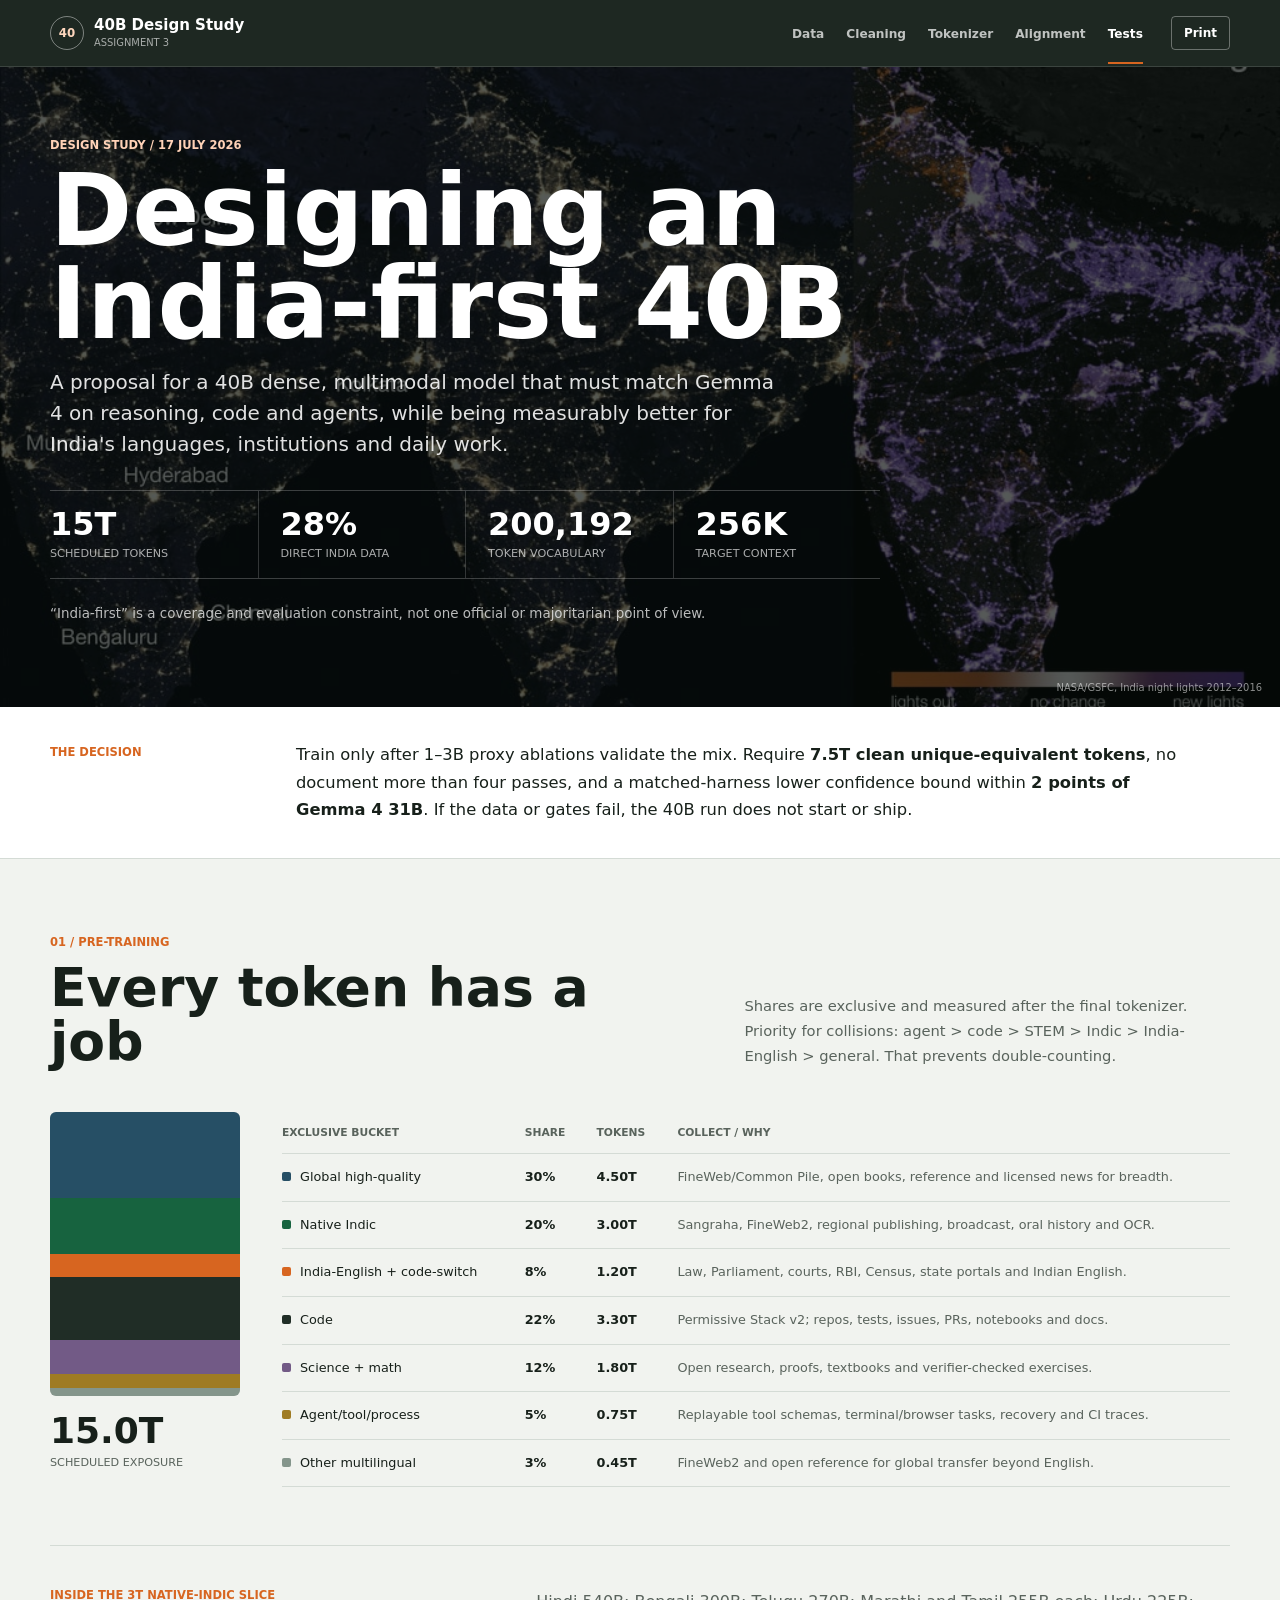
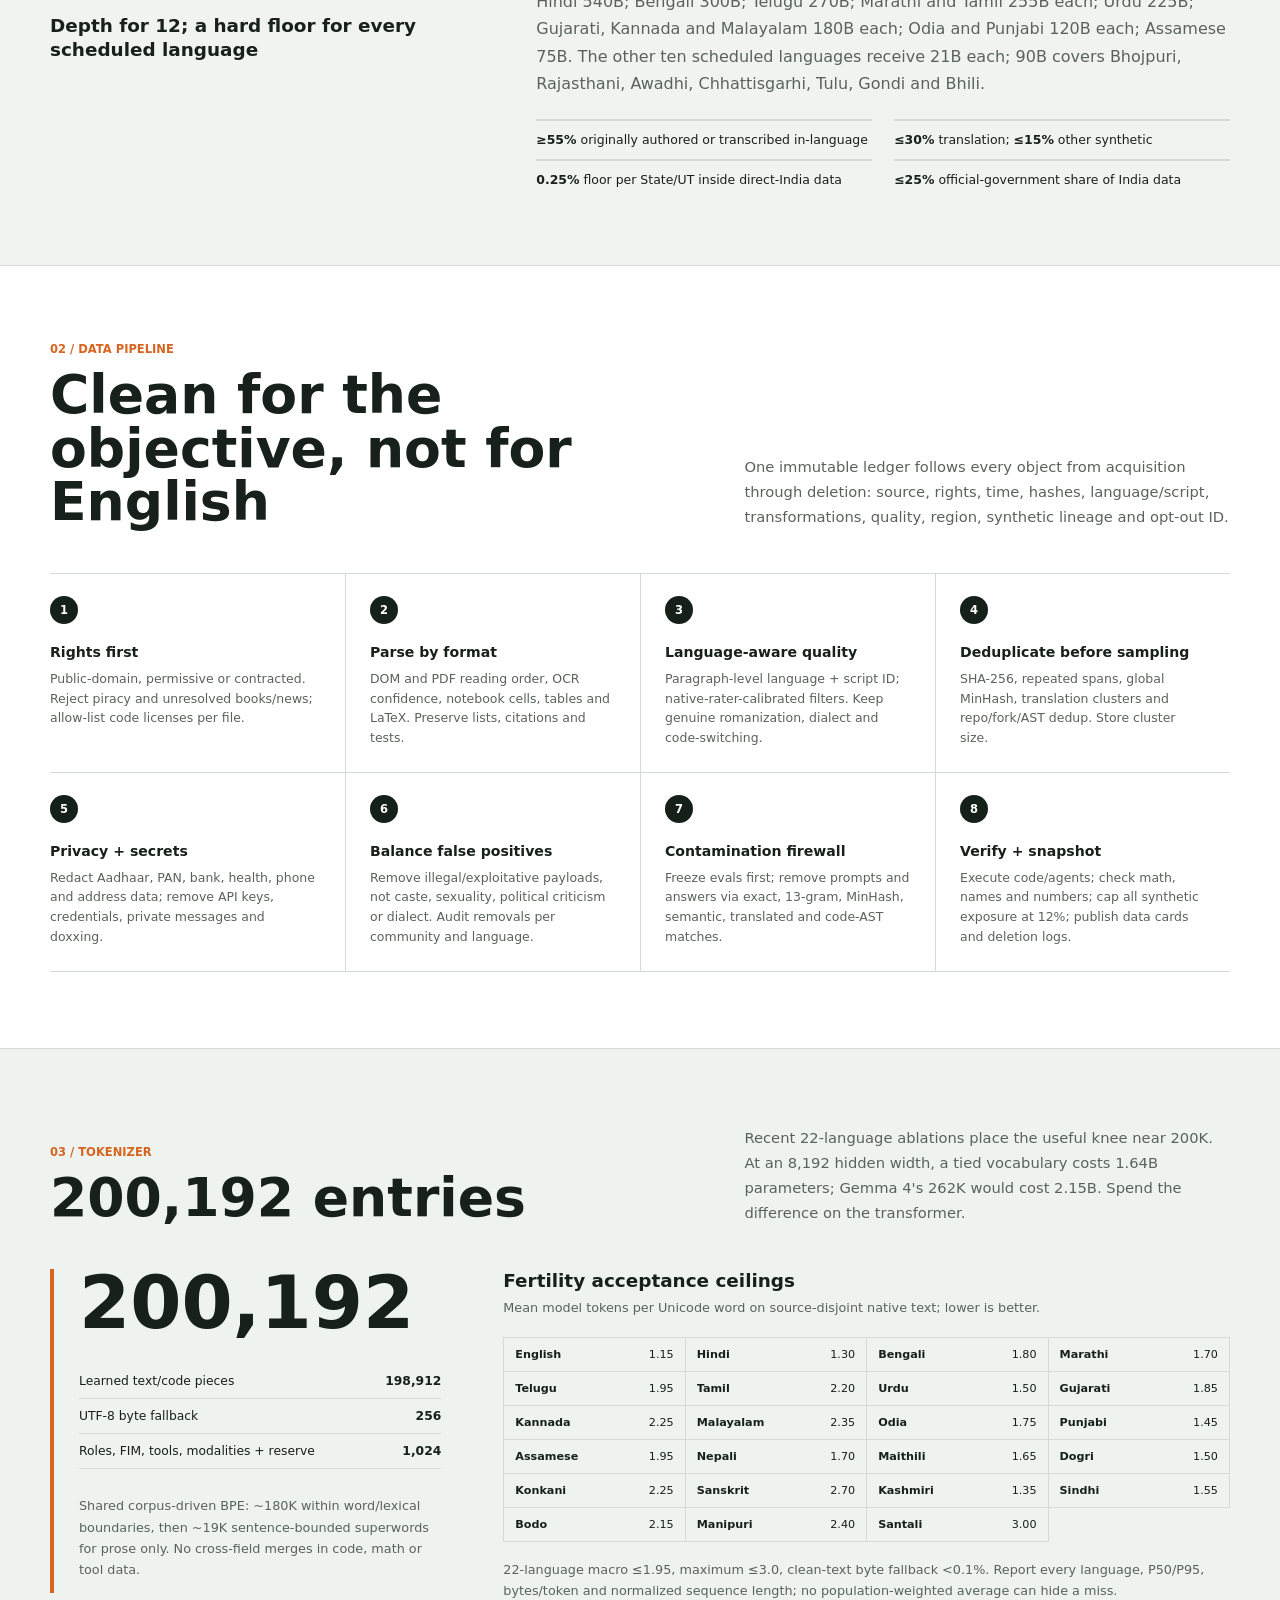
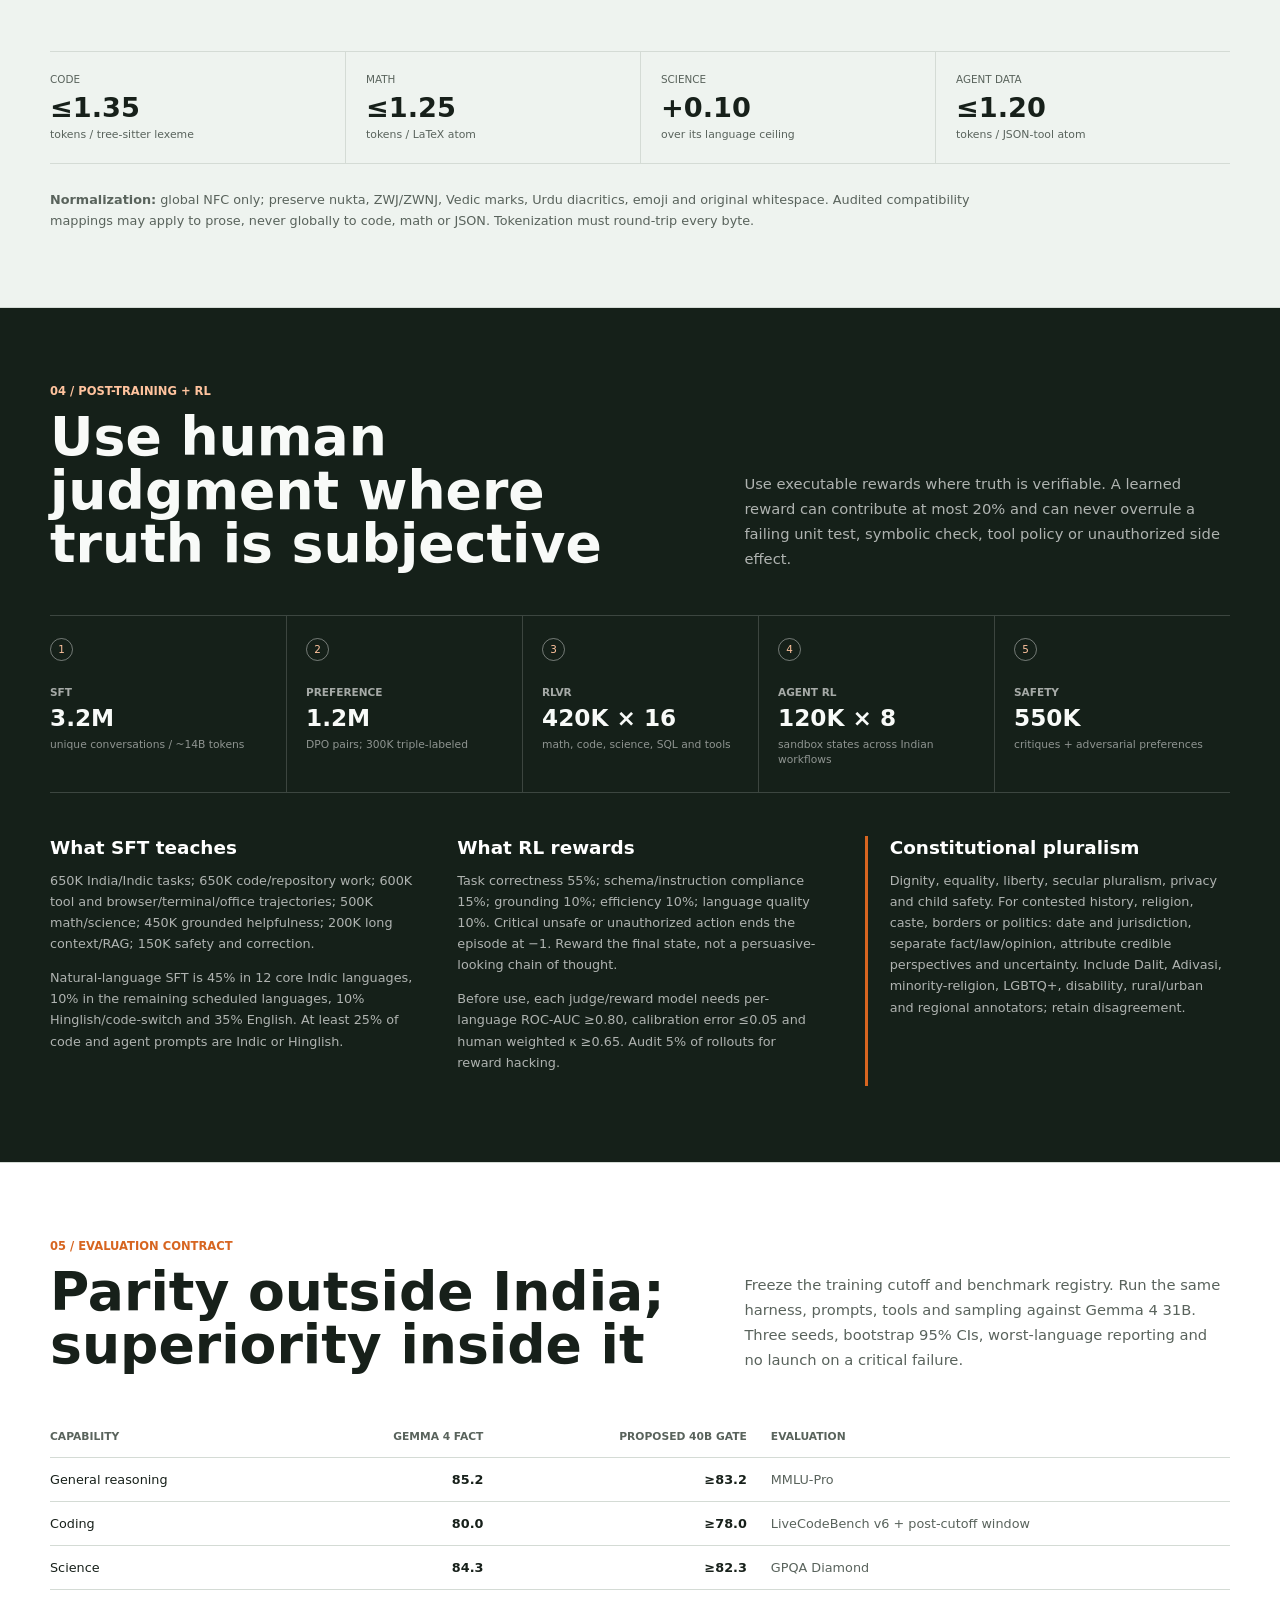
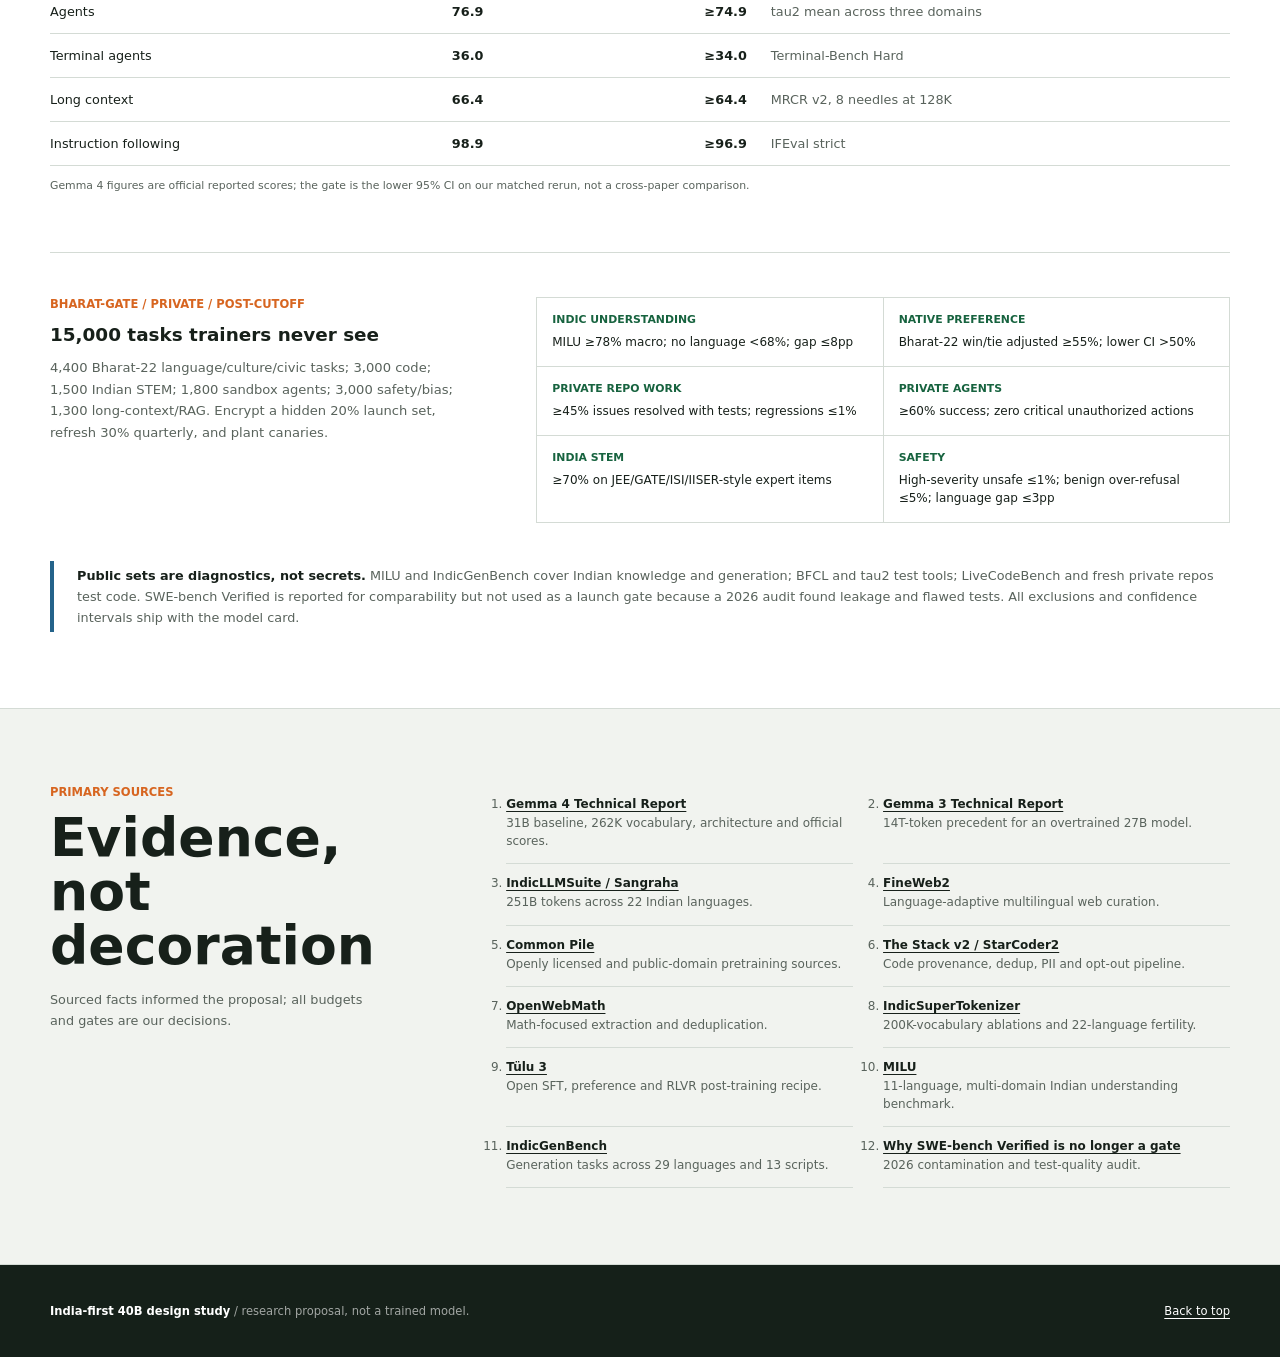
==== 03-india-40b-design/index.html @ 9fe55623 "Add India-first 40B design assignment" ====
<!doctype html>
<html lang="en">
  <head>
    <meta charset="UTF-8" />
    <meta name="viewport" content="width=device-width, initial-scale=1.0" />
    <meta
      name="description"
      content="A compact, research-backed data, tokenizer, alignment, and evaluation plan for a 40B India-first model."
    />
    <meta name="theme-color" content="#152019" />
    <title>India-first 40B | Design study</title>
    <link rel="stylesheet" href="styles.css" />
    <script src="app.js" defer></script>
  </head>
  <body>
    <div class="reading-progress" aria-hidden="true"><span></span></div>

    <header class="topbar">
      <div class="shell topbar-inner">
        <a class="brand" href="#top" aria-label="India-first 40B design study home">
          <span class="brand-mark" aria-hidden="true">40</span>
          <span><strong>40B Design Study</strong><small>Assignment 3</small></span>
        </a>
        <nav class="section-nav" aria-label="Report sections">
          <a href="#data">Data</a>
          <a href="#cleaning">Cleaning</a>
          <a href="#tokenizer">Tokenizer</a>
          <a href="#alignment">Alignment</a>
          <a href="#evaluation">Tests</a>
        </nav>
        <button class="print-button" type="button" aria-label="Print report">Print</button>
      </div>
    </header>

    <main id="top">
      <section class="hero" aria-labelledby="report-title">
        <div class="hero-backdrop" aria-hidden="true"></div>
        <div class="shell hero-content">
          <p class="kicker">Design study / 17 July 2026</p>
          <h1 id="report-title">Designing an India-first 40B</h1>
          <p class="hero-deck">
            A proposal for a 40B dense, multimodal model that must match Gemma 4 on reasoning,
            code and agents, while being measurably better for India's languages,
            institutions and daily work.
          </p>
          <div class="hero-metrics" aria-label="Headline decisions">
            <div><strong>15T</strong><span>scheduled tokens</span></div>
            <div><strong>28%</strong><span>direct India data</span></div>
            <div><strong>200,192</strong><span>token vocabulary</span></div>
            <div><strong>256K</strong><span>target context</span></div>
          </div>
          <p class="hero-note">
            “India-first” is a coverage and evaluation constraint, not one official
            or majoritarian point of view.
          </p>
        </div>
        <a
          class="image-credit"
          href="https://svs.gsfc.nasa.gov/31099/"
          target="_blank"
          rel="noreferrer"
        >NASA/GSFC, India night lights 2012–2016</a>
      </section>

      <section class="decision-band" aria-label="Executive decision">
        <div class="shell decision-grid">
          <p class="section-label">The decision</p>
          <p class="decision-copy">
            Train only after 1–3B proxy ablations validate the mix. Require
            <strong>7.5T clean unique-equivalent tokens</strong>, no document more
            than four passes, and a matched-harness lower confidence bound within
            <strong>2 points of Gemma 4 31B</strong>. If the data or gates fail, the
            40B run does not start or ship.
          </p>
        </div>
      </section>

      <section id="data" class="section data-section">
        <div class="shell">
          <header class="section-header">
            <div>
              <p class="section-label">01 / Pre-training</p>
              <h2>Every token has a job</h2>
            </div>
            <p>
              Shares are exclusive and measured after the final tokenizer. Priority
              for collisions: agent &gt; code &gt; STEM &gt; Indic &gt; India-English &gt;
              general. That prevents double-counting.
            </p>
          </header>

          <div class="mixture-layout">
            <div class="mix-chart" aria-label="15 trillion token pretraining mix">
              <div class="mix-bar" role="img" aria-label="Pretraining mix by share">
                <span class="mix-global" style="--share: 30%"></span>
                <span class="mix-indic" style="--share: 20%"></span>
                <span class="mix-india" style="--share: 8%"></span>
                <span class="mix-code" style="--share: 22%"></span>
                <span class="mix-stem" style="--share: 12%"></span>
                <span class="mix-agent" style="--share: 5%"></span>
                <span class="mix-other" style="--share: 3%"></span>
              </div>
              <div class="mix-total"><strong>15.0T</strong><span>scheduled exposure</span></div>
            </div>

            <div class="table-wrap">
              <table class="data-table">
                <thead>
                  <tr><th scope="col">Exclusive bucket</th><th scope="col">Share</th><th scope="col">Tokens</th><th scope="col">Collect / why</th></tr>
                </thead>
                <tbody>
                  <tr><td><i class="key mix-global"></i>Global high-quality</td><td>30%</td><td>4.50T</td><td>FineWeb/Common Pile, open books, reference and licensed news for breadth.</td></tr>
                  <tr><td><i class="key mix-indic"></i>Native Indic</td><td>20%</td><td>3.00T</td><td>Sangraha, FineWeb2, regional publishing, broadcast, oral history and OCR.</td></tr>
                  <tr><td><i class="key mix-india"></i>India-English + code-switch</td><td>8%</td><td>1.20T</td><td>Law, Parliament, courts, RBI, Census, state portals and Indian English.</td></tr>
                  <tr><td><i class="key mix-code"></i>Code</td><td>22%</td><td>3.30T</td><td>Permissive Stack v2; repos, tests, issues, PRs, notebooks and docs.</td></tr>
                  <tr><td><i class="key mix-stem"></i>Science + math</td><td>12%</td><td>1.80T</td><td>Open research, proofs, textbooks and verifier-checked exercises.</td></tr>
                  <tr><td><i class="key mix-agent"></i>Agent/tool/process</td><td>5%</td><td>0.75T</td><td>Replayable tool schemas, terminal/browser tasks, recovery and CI traces.</td></tr>
                  <tr><td><i class="key mix-other"></i>Other multilingual</td><td>3%</td><td>0.45T</td><td>FineWeb2 and open reference for global transfer beyond English.</td></tr>
                </tbody>
              </table>
            </div>
          </div>

          <div class="india-policy">
            <div>
              <p class="section-label">Inside the 3T native-Indic slice</p>
              <h3>Depth for 12; a hard floor for every scheduled language</h3>
            </div>
            <div class="policy-copy">
              <p>
                Hindi 540B; Bengali 300B; Telugu 270B; Marathi and Tamil 255B each;
                Urdu 225B; Gujarati, Kannada and Malayalam 180B each; Odia and
                Punjabi 120B each; Assamese 75B. The other ten scheduled languages
                receive 21B each; 90B covers Bhojpuri, Rajasthani, Awadhi,
                Chhattisgarhi, Tulu, Gondi and Bhili.
              </p>
              <ul class="compact-list">
                <li><strong>≥55%</strong> originally authored or transcribed in-language</li>
                <li><strong>≤30%</strong> translation; <strong>≤15%</strong> other synthetic</li>
                <li><strong>0.25%</strong> floor per State/UT inside direct-India data</li>
                <li><strong>≤25%</strong> official-government share of India data</li>
              </ul>
            </div>
          </div>
        </div>
      </section>

      <section id="cleaning" class="section cleaning-section">
        <div class="shell">
          <header class="section-header">
            <div>
              <p class="section-label">02 / Data pipeline</p>
              <h2>Clean for the objective, not for English</h2>
            </div>
            <p>
              One immutable ledger follows every object from acquisition through
              deletion: source, rights, time, hashes, language/script, transformations,
              quality, region, synthetic lineage and opt-out ID.
            </p>
          </header>

          <ol class="pipeline">
            <li><span>1</span><div><strong>Rights first</strong><p>Public-domain, permissive or contracted. Reject piracy and unresolved books/news; allow-list code licenses per file.</p></div></li>
            <li><span>2</span><div><strong>Parse by format</strong><p>DOM and PDF reading order, OCR confidence, notebook cells, tables and LaTeX. Preserve lists, citations and tests.</p></div></li>
            <li><span>3</span><div><strong>Language-aware quality</strong><p>Paragraph-level language + script ID; native-rater-calibrated filters. Keep genuine romanization, dialect and code-switching.</p></div></li>
            <li><span>4</span><div><strong>Deduplicate before sampling</strong><p>SHA-256, repeated spans, global MinHash, translation clusters and repo/fork/AST dedup. Store cluster size.</p></div></li>
            <li><span>5</span><div><strong>Privacy + secrets</strong><p>Redact Aadhaar, PAN, bank, health, phone and address data; remove API keys, credentials, private messages and doxxing.</p></div></li>
            <li><span>6</span><div><strong>Balance false positives</strong><p>Remove illegal/exploitative payloads, not caste, sexuality, political criticism or dialect. Audit removals per community and language.</p></div></li>
            <li><span>7</span><div><strong>Contamination firewall</strong><p>Freeze evals first; remove prompts and answers via exact, 13-gram, MinHash, semantic, translated and code-AST matches.</p></div></li>
            <li><span>8</span><div><strong>Verify + snapshot</strong><p>Execute code/agents; check math, names and numbers; cap all synthetic exposure at 12%; publish data cards and deletion logs.</p></div></li>
          </ol>
        </div>
      </section>

      <section id="tokenizer" class="section tokenizer-section">
        <div class="shell">
          <header class="section-header tokenizer-header">
            <div>
              <p class="section-label">03 / Tokenizer</p>
              <h2>200,192 entries</h2>
            </div>
            <p>
              Recent 22-language ablations place the useful knee near 200K. At an
              8,192 hidden width, a tied vocabulary costs 1.64B parameters; Gemma 4's
              262K would cost 2.15B. Spend the difference on the transformer.
            </p>
          </header>

          <div class="tokenizer-spec">
            <div class="vocab-ledger">
              <div class="vocab-number">200,192</div>
              <dl>
                <div><dt>Learned text/code pieces</dt><dd>198,912</dd></div>
                <div><dt>UTF-8 byte fallback</dt><dd>256</dd></div>
                <div><dt>Roles, FIM, tools, modalities + reserve</dt><dd>1,024</dd></div>
              </dl>
              <p>
                Shared corpus-driven BPE: ~180K within word/lexical boundaries, then
                ~19K sentence-bounded superwords for prose only. No cross-field merges
                in code, math or tool data.
              </p>
            </div>

            <div class="fertility-wrap">
              <h3>Fertility acceptance ceilings</h3>
              <p class="metric-definition">Mean model tokens per Unicode word on source-disjoint native text; lower is better.</p>
              <div class="fertility-grid" role="list" aria-label="Language fertility targets">
                <span role="listitem"><b>English</b> 1.15</span>
                <span role="listitem"><b>Hindi</b> 1.30</span>
                <span role="listitem"><b>Bengali</b> 1.80</span>
                <span role="listitem"><b>Marathi</b> 1.70</span>
                <span role="listitem"><b>Telugu</b> 1.95</span>
                <span role="listitem"><b>Tamil</b> 2.20</span>
                <span role="listitem"><b>Urdu</b> 1.50</span>
                <span role="listitem"><b>Gujarati</b> 1.85</span>
                <span role="listitem"><b>Kannada</b> 2.25</span>
                <span role="listitem"><b>Malayalam</b> 2.35</span>
                <span role="listitem"><b>Odia</b> 1.75</span>
                <span role="listitem"><b>Punjabi</b> 1.45</span>
                <span role="listitem"><b>Assamese</b> 1.95</span>
                <span role="listitem"><b>Nepali</b> 1.70</span>
                <span role="listitem"><b>Maithili</b> 1.65</span>
                <span role="listitem"><b>Dogri</b> 1.50</span>
                <span role="listitem"><b>Konkani</b> 2.25</span>
                <span role="listitem"><b>Sanskrit</b> 2.70</span>
                <span role="listitem"><b>Kashmiri</b> 1.35</span>
                <span role="listitem"><b>Sindhi</b> 1.55</span>
                <span role="listitem"><b>Bodo</b> 2.15</span>
                <span role="listitem"><b>Manipuri</b> 2.40</span>
                <span role="listitem"><b>Santali</b> 3.00</span>
              </div>
              <p class="fertility-gate">
                22-language macro ≤1.95, maximum ≤3.0, clean-text byte fallback
                &lt;0.1%. Report every language, P50/P95, bytes/token and normalized
                sequence length; no population-weighted average can hide a miss.
              </p>
            </div>
          </div>

          <div class="domain-targets" aria-label="Domain tokenizer targets">
            <div><span>Code</span><strong>≤1.35</strong><small>tokens / tree-sitter lexeme</small></div>
            <div><span>Math</span><strong>≤1.25</strong><small>tokens / LaTeX atom</small></div>
            <div><span>Science</span><strong>+0.10</strong><small>over its language ceiling</small></div>
            <div><span>Agent data</span><strong>≤1.20</strong><small>tokens / JSON-tool atom</small></div>
          </div>
          <p class="normalization-note">
            <strong>Normalization:</strong> global NFC only; preserve nukta, ZWJ/ZWNJ,
            Vedic marks, Urdu diacritics, emoji and original whitespace. Audited
            compatibility mappings may apply to prose, never globally to code, math or
            JSON. Tokenization must round-trip every byte.
          </p>
        </div>
      </section>

      <section id="alignment" class="section alignment-section">
        <div class="shell">
          <header class="section-header">
            <div>
              <p class="section-label">04 / Post-training + RL</p>
              <h2>Use human judgment where truth is subjective</h2>
            </div>
            <p>
              Use executable rewards where truth is verifiable. A learned reward can
              contribute at most 20% and can never overrule a failing unit test,
              symbolic check, tool policy or unauthorized side effect.
            </p>
          </header>

          <div class="training-stages">
            <div><span>1</span><strong>SFT</strong><b>3.2M</b><p>unique conversations / ~14B tokens</p></div>
            <div><span>2</span><strong>Preference</strong><b>1.2M</b><p>DPO pairs; 300K triple-labeled</p></div>
            <div><span>3</span><strong>RLVR</strong><b>420K × 16</b><p>math, code, science, SQL and tools</p></div>
            <div><span>4</span><strong>Agent RL</strong><b>120K × 8</b><p>sandbox states across Indian workflows</p></div>
            <div><span>5</span><strong>Safety</strong><b>550K</b><p>critiques + adversarial preferences</p></div>
          </div>

          <div class="alignment-grid">
            <div>
              <h3>What SFT teaches</h3>
              <p>
                650K India/Indic tasks; 650K code/repository work; 600K tool and
                browser/terminal/office trajectories; 500K math/science; 450K grounded
                helpfulness; 200K long context/RAG; 150K safety and correction.
              </p>
              <p>
                Natural-language SFT is 45% in 12 core Indic languages, 10% in the
                remaining scheduled languages, 10% Hinglish/code-switch and 35%
                English. At least 25% of code and agent prompts are Indic or Hinglish.
              </p>
            </div>
            <div>
              <h3>What RL rewards</h3>
              <p>
                Task correctness 55%; schema/instruction compliance 15%; grounding
                10%; efficiency 10%; language quality 10%. Critical unsafe or
                unauthorized action ends the episode at −1. Reward the final state,
                not a persuasive-looking chain of thought.
              </p>
              <p>
                Before use, each judge/reward model needs per-language ROC-AUC ≥0.80,
                calibration error ≤0.05 and human weighted κ ≥0.65. Audit 5% of
                rollouts for reward hacking.
              </p>
            </div>
            <div class="constitution-block">
              <h3>Constitutional pluralism</h3>
              <p>
                Dignity, equality, liberty, secular pluralism, privacy and child safety.
                For contested history, religion, caste, borders or politics: date and
                jurisdiction, separate fact/law/opinion, attribute credible perspectives
                and uncertainty. Include Dalit, Adivasi, minority-religion, LGBTQ+,
                disability, rural/urban and regional annotators; retain disagreement.
              </p>
            </div>
          </div>
        </div>
      </section>

      <section id="evaluation" class="section evaluation-section">
        <div class="shell">
          <header class="section-header">
            <div>
              <p class="section-label">05 / Evaluation contract</p>
              <h2>Parity outside India; superiority inside it</h2>
            </div>
            <p>
              Freeze the training cutoff and benchmark registry. Run the same harness,
              prompts, tools and sampling against Gemma 4 31B. Three seeds, bootstrap
              95% CIs, worst-language reporting and no launch on a critical failure.
            </p>
          </header>

          <div class="parity-table-wrap">
            <table class="parity-table">
              <thead><tr><th scope="col">Capability</th><th scope="col">Gemma 4 fact</th><th scope="col">Proposed 40B gate</th><th scope="col">Evaluation</th></tr></thead>
              <tbody>
                <tr><td>General reasoning</td><td>85.2</td><td>≥83.2</td><td>MMLU-Pro</td></tr>
                <tr><td>Coding</td><td>80.0</td><td>≥78.0</td><td>LiveCodeBench v6 + post-cutoff window</td></tr>
                <tr><td>Science</td><td>84.3</td><td>≥82.3</td><td>GPQA Diamond</td></tr>
                <tr><td>Agents</td><td>76.9</td><td>≥74.9</td><td>tau2 mean across three domains</td></tr>
                <tr><td>Terminal agents</td><td>36.0</td><td>≥34.0</td><td>Terminal-Bench Hard</td></tr>
                <tr><td>Long context</td><td>66.4</td><td>≥64.4</td><td>MRCR v2, 8 needles at 128K</td></tr>
                <tr><td>Instruction following</td><td>98.9</td><td>≥96.9</td><td>IFEval strict</td></tr>
              </tbody>
            </table>
            <p class="table-caption">Gemma 4 figures are official reported scores; the gate is the lower 95% CI on our matched rerun, not a cross-paper comparison.</p>
          </div>

          <div class="private-gate">
            <div class="private-intro">
              <p class="section-label">Bharat-Gate / private / post-cutoff</p>
              <h3>15,000 tasks trainers never see</h3>
              <p>
                4,400 Bharat-22 language/culture/civic tasks; 3,000 code; 1,500 Indian
                STEM; 1,800 sandbox agents; 3,000 safety/bias; 1,300 long-context/RAG.
                Encrypt a hidden 20% launch set, refresh 30% quarterly, and plant canaries.
              </p>
            </div>
            <dl class="launch-gates">
              <div><dt>Indic understanding</dt><dd>MILU ≥78% macro; no language &lt;68%; gap ≤8pp</dd></div>
              <div><dt>Native preference</dt><dd>Bharat-22 win/tie adjusted ≥55%; lower CI &gt;50%</dd></div>
              <div><dt>Private repo work</dt><dd>≥45% issues resolved with tests; regressions ≤1%</dd></div>
              <div><dt>Private agents</dt><dd>≥60% success; zero critical unauthorized actions</dd></div>
              <div><dt>India STEM</dt><dd>≥70% on JEE/GATE/ISI/IISER-style expert items</dd></div>
              <div><dt>Safety</dt><dd>High-severity unsafe ≤1%; benign over-refusal ≤5%; language gap ≤3pp</dd></div>
            </dl>
          </div>

          <div class="eval-note">
            <strong>Public sets are diagnostics, not secrets.</strong>
            MILU and IndicGenBench cover Indian knowledge and generation; BFCL and
            tau2 test tools; LiveCodeBench and fresh private repos test code. SWE-bench
            Verified is reported for comparability but not used as a launch gate because
            a 2026 audit found leakage and flawed tests. All exclusions and confidence
            intervals ship with the model card.
          </div>
        </div>
      </section>

      <section id="sources" class="section sources-section">
        <div class="shell sources-layout">
          <div>
            <p class="section-label">Primary sources</p>
            <h2>Evidence, not decoration</h2>
            <p class="sources-note">Sourced facts informed the proposal; all budgets and gates are our decisions.</p>
          </div>
          <ol class="sources-list">
            <li><a href="https://arxiv.org/html/2607.02770v1" target="_blank" rel="noreferrer">Gemma 4 Technical Report</a><span>31B baseline, 262K vocabulary, architecture and official scores.</span></li>
            <li><a href="https://arxiv.org/abs/2503.19786" target="_blank" rel="noreferrer">Gemma 3 Technical Report</a><span>14T-token precedent for an overtrained 27B model.</span></li>
            <li><a href="https://arxiv.org/abs/2403.06350" target="_blank" rel="noreferrer">IndicLLMSuite / Sangraha</a><span>251B tokens across 22 Indian languages.</span></li>
            <li><a href="https://arxiv.org/html/2506.20920v1" target="_blank" rel="noreferrer">FineWeb2</a><span>Language-adaptive multilingual web curation.</span></li>
            <li><a href="https://arxiv.org/abs/2506.05209" target="_blank" rel="noreferrer">Common Pile</a><span>Openly licensed and public-domain pretraining sources.</span></li>
            <li><a href="https://arxiv.org/html/2402.19173v1" target="_blank" rel="noreferrer">The Stack v2 / StarCoder2</a><span>Code provenance, dedup, PII and opt-out pipeline.</span></li>
            <li><a href="https://arxiv.org/abs/2310.06786" target="_blank" rel="noreferrer">OpenWebMath</a><span>Math-focused extraction and deduplication.</span></li>
            <li><a href="https://arxiv.org/html/2511.03237v1" target="_blank" rel="noreferrer">IndicSuperTokenizer</a><span>200K-vocabulary ablations and 22-language fertility.</span></li>
            <li><a href="https://arxiv.org/abs/2411.15124" target="_blank" rel="noreferrer">Tülu 3</a><span>Open SFT, preference and RLVR post-training recipe.</span></li>
            <li><a href="https://aclanthology.org/2025.naacl-long.507/" target="_blank" rel="noreferrer">MILU</a><span>11-language, multi-domain Indian understanding benchmark.</span></li>
            <li><a href="https://aclanthology.org/2024.acl-long.595/" target="_blank" rel="noreferrer">IndicGenBench</a><span>Generation tasks across 29 languages and 13 scripts.</span></li>
            <li><a href="https://openai.com/index/why-we-no-longer-evaluate-swe-bench-verified/" target="_blank" rel="noreferrer">Why SWE-bench Verified is no longer a gate</a><span>2026 contamination and test-quality audit.</span></li>
          </ol>
        </div>
      </section>
    </main>

    <footer>
      <div class="shell footer-inner">
        <p><strong>India-first 40B design study</strong> / research proposal, not a trained model.</p>
        <a href="#top">Back to top</a>
      </div>
    </footer>
  </body>
</html>
---- 03-india-40b-design/styles.css ----
:root {
  color-scheme: light;
  --ink: #17201a;
  --muted: #59635c;
  --paper: #ffffff;
  --ground: #f1f3ef;
  --line: #d4dbd5;
  --deep: #152019;
  --green: #17633f;
  --green-soft: #e2efe7;
  --saffron: #d76520;
  --saffron-soft: #f9e7dc;
  --blue: #24638a;
  --purple: #725a86;
  --gold: #9f7b23;
  --radius: 6px;
  font-family: Inter, ui-sans-serif, system-ui, -apple-system, BlinkMacSystemFont, "Segoe UI", sans-serif;
  font-synthesis: none;
  letter-spacing: 0;
}

* { box-sizing: border-box; }
html { background: var(--ground); color: var(--ink); scroll-behavior: smooth; }
body { min-width: 320px; margin: 0; background: var(--ground); }
a { color: inherit; }
button { font: inherit; letter-spacing: 0; }
.shell { width: min(1180px, calc(100% - 40px)); margin-inline: auto; }

.reading-progress { position: fixed; z-index: 100; inset: 0 0 auto; height: 3px; background: transparent; }
.reading-progress span { display: block; width: 0; height: 100%; background: var(--saffron); }

.topbar { position: sticky; z-index: 30; top: 0; border-bottom: 1px solid rgba(255,255,255,.13); background: rgba(21,32,25,.96); color: #fff; backdrop-filter: blur(12px); }
.topbar-inner { display: grid; min-height: 66px; grid-template-columns: auto 1fr auto; align-items: center; gap: 28px; }
.brand { display: inline-flex; align-items: center; gap: 10px; text-decoration: none; }
.brand-mark { display: grid; width: 34px; height: 34px; place-items: center; border: 1px solid rgba(255,255,255,.42); border-radius: 50%; color: #ffd7be; font-size: .74rem; font-weight: 850; }
.brand > span:last-child { display: grid; line-height: 1; }
.brand strong { font-size: .94rem; }
.brand small { margin-top: 5px; color: rgba(255,255,255,.62); font-size: .62rem; text-transform: uppercase; }
.section-nav { display: flex; justify-content: flex-end; gap: 22px; }
.section-nav a { padding: 24px 0 21px; border-bottom: 2px solid transparent; color: rgba(255,255,255,.72); font-size: .76rem; font-weight: 700; text-decoration: none; }
.section-nav a:hover, .section-nav a:focus-visible, .section-nav a[aria-current="true"] { border-bottom-color: var(--saffron); color: #fff; }
.print-button { min-height: 34px; border: 1px solid rgba(255,255,255,.34); border-radius: 4px; padding: 0 12px; background: transparent; color: #fff; cursor: pointer; font-size: .75rem; font-weight: 750; }
.print-button:hover, .print-button:focus-visible { border-color: #fff; background: rgba(255,255,255,.08); }

.hero { position: relative; isolation: isolate; min-height: min(640px, calc(100svh - 104px)); overflow: hidden; background: #101610 url("assets/india-night-lights.jpg") center / cover no-repeat; color: #fff; }
.hero-backdrop { position: absolute; z-index: -1; inset: 0; background: rgba(6,13,9,.68); }
.hero-content { display: grid; min-height: inherit; align-content: center; padding-block: 60px 72px; }
.kicker, .section-label { margin: 0 0 12px; color: var(--saffron); font-size: .72rem; font-weight: 850; text-transform: uppercase; }
.hero .kicker { color: #ffd2b7; }
h1, h2, h3, p { margin-top: 0; }
h1 { max-width: 900px; margin-bottom: 16px; font-size: clamp(3.1rem, 8vw, 6.2rem); line-height: .94; letter-spacing: 0; }
.hero-deck { max-width: 740px; margin-bottom: 30px; color: rgba(255,255,255,.88); font-size: clamp(1rem, 2.1vw, 1.25rem); line-height: 1.55; }
.hero-metrics { display: grid; max-width: 830px; grid-template-columns: repeat(4, minmax(0,1fr)); border-block: 1px solid rgba(255,255,255,.22); }
.hero-metrics div { min-width: 0; padding: 17px 22px 18px 0; }
.hero-metrics div + div { border-left: 1px solid rgba(255,255,255,.18); padding-left: 22px; }
.hero-metrics strong { display: block; overflow-wrap: anywhere; color: #fff; font-size: clamp(1.35rem, 2.7vw, 2rem); font-variant-numeric: tabular-nums; line-height: 1; }
.hero-metrics span { display: block; margin-top: 7px; color: rgba(255,255,255,.66); font-size: .7rem; text-transform: uppercase; }
.hero-note { max-width: 690px; margin: 24px 0 0; color: rgba(255,255,255,.72); font-size: .84rem; line-height: 1.6; }
.image-credit { position: absolute; right: 18px; bottom: 14px; color: rgba(255,255,255,.55); font-size: .62rem; text-decoration: none; }
.image-credit:hover { color: #fff; }

.decision-band { border-bottom: 1px solid var(--line); background: var(--paper); }
.decision-grid { display: grid; grid-template-columns: 210px 1fr; gap: 36px; padding-block: 34px; }
.decision-grid .section-label { margin: 4px 0 0; }
.decision-copy { max-width: 900px; margin: 0; font-size: 1.02rem; line-height: 1.7; }

.section { scroll-margin-top: 66px; padding-block: 76px; border-bottom: 1px solid var(--line); }
.section-header { display: grid; grid-template-columns: minmax(0,.9fr) minmax(360px,.7fr); align-items: end; gap: 70px; margin-bottom: 44px; }
h2 { margin-bottom: 0; font-size: clamp(2rem, 4.4vw, 3.35rem); line-height: 1; letter-spacing: 0; }
h3 { margin-bottom: 10px; font-size: 1.15rem; line-height: 1.3; }
.section-header > p { margin: 0; color: var(--muted); font-size: .92rem; line-height: 1.7; }

.data-section { background: var(--ground); }
.mixture-layout { display: grid; grid-template-columns: 190px 1fr; gap: 42px; align-items: start; }
.mix-chart { position: sticky; top: 100px; }
.mix-bar { display: flex; height: 284px; flex-direction: column; overflow: hidden; border-radius: var(--radius); box-shadow: inset 0 0 0 1px rgba(0,0,0,.08); }
.mix-bar span { display: block; height: var(--share); }
.mix-global { background: #264f65; }
.mix-indic { background: var(--green); }
.mix-india { background: var(--saffron); }
.mix-code { background: #202d26; }
.mix-stem { background: var(--purple); }
.mix-agent { background: var(--gold); }
.mix-other { background: #84958b; }
.mix-total { padding-top: 17px; }
.mix-total strong { display: block; font-size: 2.25rem; line-height: 1; }
.mix-total span { display: block; margin-top: 7px; color: var(--muted); font-size: .7rem; text-transform: uppercase; }
.table-wrap { overflow-x: auto; }
table { width: 100%; border-collapse: collapse; }
th { color: var(--muted); font-size: .67rem; text-align: left; text-transform: uppercase; }
th, td { padding: 14px 12px; border-bottom: 1px solid var(--line); vertical-align: top; }
th:first-child, td:first-child { padding-left: 0; }
th:last-child, td:last-child { padding-right: 0; }
.data-table td { font-size: .8rem; line-height: 1.45; }
.data-table td:nth-child(2), .data-table td:nth-child(3) { white-space: nowrap; font-weight: 800; font-variant-numeric: tabular-nums; }
.data-table td:last-child { color: var(--muted); }
.key { display: inline-block; width: 9px; height: 9px; margin-right: 9px; border-radius: 2px; }
.india-policy { display: grid; grid-template-columns: minmax(250px,.75fr) minmax(0,1.25fr); gap: 70px; margin-top: 58px; padding-top: 42px; border-top: 1px solid var(--line); }
.policy-copy p { color: var(--muted); line-height: 1.7; }
.compact-list { display: grid; grid-template-columns: repeat(2,minmax(0,1fr)); gap: 10px 22px; margin: 22px 0 0; padding: 0; list-style: none; }
.compact-list li { padding-top: 10px; border-top: 2px solid var(--line); font-size: .78rem; line-height: 1.45; }

.cleaning-section { background: var(--paper); }
.pipeline { display: grid; grid-template-columns: repeat(4,minmax(0,1fr)); gap: 0; margin: 0; padding: 0; list-style: none; counter-reset: pipeline; }
.pipeline li { min-width: 0; padding: 22px 24px 24px 0; border-top: 1px solid var(--line); }
.pipeline li:not(:nth-child(4n+1)) { padding-left: 24px; border-left: 1px solid var(--line); }
.pipeline li:nth-child(n+5) { border-bottom: 1px solid var(--line); }
.pipeline li > span { display: inline-grid; width: 28px; height: 28px; margin-bottom: 20px; place-items: center; border-radius: 50%; background: var(--deep); color: #fff; font-size: .72rem; font-weight: 800; }
.pipeline strong { display: block; margin-bottom: 9px; font-size: .88rem; }
.pipeline p { margin: 0; color: var(--muted); font-size: .78rem; line-height: 1.58; }

.tokenizer-section { background: #eef3ef; }
.tokenizer-spec { display: grid; grid-template-columns: minmax(300px,.7fr) minmax(0,1.3fr); gap: 62px; align-items: start; }
.vocab-ledger { border-left: 4px solid var(--saffron); padding-left: 25px; }
.vocab-number { margin-bottom: 28px; font-size: clamp(2.7rem,6vw,4.6rem); font-weight: 850; font-variant-numeric: tabular-nums; line-height: .92; }
.vocab-ledger dl { margin: 0 0 26px; }
.vocab-ledger dl div { display: flex; justify-content: space-between; gap: 15px; padding-block: 10px; border-bottom: 1px solid var(--line); }
.vocab-ledger dt, .vocab-ledger dd { font-size: .77rem; }
.vocab-ledger dd { margin: 0; font-weight: 850; font-variant-numeric: tabular-nums; }
.vocab-ledger p, .metric-definition, .fertility-gate, .normalization-note { color: var(--muted); font-size: .8rem; line-height: 1.65; }
.fertility-wrap h3 { margin-bottom: 4px; }
.metric-definition { margin-bottom: 19px; }
.fertility-grid { display: grid; grid-template-columns: repeat(4,minmax(0,1fr)); border-top: 1px solid var(--line); border-left: 1px solid var(--line); }
.fertility-grid span { display: flex; min-width: 0; justify-content: space-between; gap: 10px; padding: 10px 11px; border-right: 1px solid var(--line); border-bottom: 1px solid var(--line); font-size: .7rem; font-variant-numeric: tabular-nums; }
.fertility-grid b { overflow: hidden; text-overflow: ellipsis; }
.fertility-gate { margin: 17px 0 0; }
.domain-targets { display: grid; grid-template-columns: repeat(4,minmax(0,1fr)); margin-top: 50px; border-block: 1px solid var(--line); }
.domain-targets div { padding: 21px 20px 22px 0; }
.domain-targets div + div { padding-left: 20px; border-left: 1px solid var(--line); }
.domain-targets span, .domain-targets small { display: block; }
.domain-targets span { color: var(--muted); font-size: .65rem; text-transform: uppercase; }
.domain-targets strong { display: block; margin-block: 7px 5px; font-size: 1.7rem; font-variant-numeric: tabular-nums; }
.domain-targets small { color: var(--muted); font-size: .68rem; }
.normalization-note { max-width: 960px; margin: 25px 0 0; }

.alignment-section { background: var(--deep); color: #f8faf8; }
.alignment-section .section-label { color: #ffc39e; }
.alignment-section .section-header > p, .alignment-section .alignment-grid p { color: rgba(255,255,255,.66); }
.training-stages { display: grid; grid-template-columns: repeat(5,minmax(0,1fr)); border-block: 1px solid rgba(255,255,255,.17); }
.training-stages > div { min-width: 0; padding: 22px 19px 24px 0; }
.training-stages > div + div { padding-left: 19px; border-left: 1px solid rgba(255,255,255,.17); }
.training-stages span, .training-stages strong, .training-stages b { display: block; }
.training-stages span { width: 23px; height: 23px; margin-bottom: 25px; border: 1px solid rgba(255,255,255,.4); border-radius: 50%; color: #ffc39e; font-size: .65rem; line-height: 21px; text-align: center; }
.training-stages strong { color: rgba(255,255,255,.62); font-size: .66rem; text-transform: uppercase; }
.training-stages b { margin-top: 6px; overflow-wrap: anywhere; font-size: 1.45rem; font-variant-numeric: tabular-nums; }
.training-stages p { margin: 6px 0 0; color: rgba(255,255,255,.52); font-size: .67rem; line-height: 1.45; }
.alignment-grid { display: grid; grid-template-columns: repeat(3,minmax(0,1fr)); gap: 42px; margin-top: 43px; }
.alignment-grid h3 { color: #fff; }
.alignment-grid p { font-size: .8rem; line-height: 1.65; }
.constitution-block { border-left: 3px solid var(--saffron); padding-left: 22px; }

.evaluation-section { background: var(--paper); }
.parity-table th:nth-child(2), .parity-table th:nth-child(3), .parity-table td:nth-child(2), .parity-table td:nth-child(3) { text-align: right; }
.parity-table td { font-size: .8rem; }
.parity-table td:nth-child(2), .parity-table td:nth-child(3) { font-weight: 850; font-variant-numeric: tabular-nums; }
.parity-table td:last-child { color: var(--muted); }
.table-caption { margin: 12px 0 0; color: var(--muted); font-size: .68rem; line-height: 1.5; }
.private-gate { display: grid; grid-template-columns: minmax(270px,.75fr) minmax(0,1.25fr); gap: 70px; margin-top: 58px; padding-top: 44px; border-top: 1px solid var(--line); }
.private-intro > p:last-child { color: var(--muted); font-size: .82rem; line-height: 1.65; }
.launch-gates { display: grid; grid-template-columns: repeat(2,minmax(0,1fr)); gap: 0; margin: 0; border-top: 1px solid var(--line); border-left: 1px solid var(--line); }
.launch-gates div { padding: 15px; border-right: 1px solid var(--line); border-bottom: 1px solid var(--line); }
.launch-gates dt { margin-bottom: 7px; color: var(--green); font-size: .68rem; font-weight: 850; text-transform: uppercase; }
.launch-gates dd { margin: 0; font-size: .75rem; line-height: 1.5; }
.eval-note { margin-top: 38px; border-left: 4px solid var(--blue); padding: 4px 0 4px 23px; color: var(--muted); font-size: .8rem; line-height: 1.65; }
.eval-note strong { color: var(--ink); }

.sources-section { background: var(--ground); }
.sources-layout { display: grid; grid-template-columns: minmax(240px,.65fr) minmax(0,1.35fr); gap: 78px; }
.sources-note { max-width: 320px; margin-top: 18px; color: var(--muted); font-size: .8rem; line-height: 1.6; }
.sources-list { display: grid; grid-template-columns: repeat(2,minmax(0,1fr)); gap: 0 30px; margin: 0; padding-left: 20px; }
.sources-list li { padding: 12px 8px 13px 0; border-bottom: 1px solid var(--line); color: var(--muted); font-size: .75rem; }
.sources-list a { color: var(--ink); font-weight: 750; text-underline-offset: 3px; }
.sources-list span { display: block; margin-top: 4px; line-height: 1.45; }

footer { background: var(--deep); color: #fff; }
.footer-inner { display: flex; min-height: 92px; align-items: center; justify-content: space-between; gap: 20px; }
.footer-inner p { margin: 0; color: rgba(255,255,255,.6); font-size: .72rem; }
.footer-inner strong { color: #fff; }
.footer-inner a { color: #fff; font-size: .72rem; text-underline-offset: 3px; }

@media (max-width: 900px) {
  .section-nav { display: none; }
  .topbar-inner { grid-template-columns: 1fr auto; }
  .section-header { grid-template-columns: 1fr; gap: 20px; align-items: start; }
  .mixture-layout { grid-template-columns: 130px 1fr; gap: 24px; }
  .pipeline { grid-template-columns: repeat(2,minmax(0,1fr)); }
  .pipeline li:not(:nth-child(4n+1)) { padding-left: 0; border-left: 0; }
  .pipeline li:nth-child(even) { padding-left: 22px; border-left: 1px solid var(--line); }
  .pipeline li:nth-child(n+3) { border-bottom: 1px solid var(--line); }
  .tokenizer-spec, .private-gate { grid-template-columns: 1fr; gap: 42px; }
  .fertility-grid { grid-template-columns: repeat(3,minmax(0,1fr)); }
  .training-stages { grid-template-columns: repeat(5, 180px); overflow-x: auto; }
  .alignment-grid { grid-template-columns: 1fr 1fr; }
  .constitution-block { grid-column: 1 / -1; }
}

@media (max-width: 680px) {
  .shell { width: min(100% - 28px, 1180px); }
  .topbar-inner { min-height: 60px; }
  .hero { min-height: min(600px, calc(100svh - 82px)); background-position: 45% center; }
  .hero-content { padding-block: 44px 58px; }
  h1 { font-size: clamp(2.85rem, 14vw, 4.5rem); }
  .hero-deck { max-width: 95%; font-size: .93rem; }
  .hero-metrics { grid-template-columns: repeat(2,minmax(0,1fr)); }
  .hero-metrics div { padding-block: 13px; }
  .hero-metrics div:nth-child(3) { border-left: 0; padding-left: 0; border-top: 1px solid rgba(255,255,255,.18); }
  .hero-metrics div:nth-child(4) { border-top: 1px solid rgba(255,255,255,.18); }
  .hero-note { font-size: .74rem; }
  .image-credit { right: 14px; bottom: 8px; max-width: 200px; text-align: right; }
  .decision-grid, .india-policy, .sources-layout { grid-template-columns: 1fr; gap: 16px; }
  .decision-grid { padding-block: 27px; }
  .section { padding-block: 58px; }
  .section-header { margin-bottom: 32px; }
  .mixture-layout { grid-template-columns: 1fr; }
  .mix-chart { position: static; }
  .mix-bar { height: 16px; flex-direction: row; }
  .mix-bar span { width: var(--share); height: 100%; }
  .mix-total { display: flex; align-items: baseline; gap: 10px; padding-top: 13px; }
  .mix-total strong { font-size: 1.65rem; }
  .compact-list, .alignment-grid, .sources-list { grid-template-columns: 1fr; }
  .pipeline { grid-template-columns: 1fr; }
  .pipeline li, .pipeline li:nth-child(even), .pipeline li:not(:nth-child(4n+1)) { padding: 18px 0; border-right: 0; border-left: 0; border-bottom: 1px solid var(--line); }
  .pipeline li > span { margin: 0 12px 0 0; vertical-align: top; }
  .pipeline li > div { display: inline-block; width: calc(100% - 46px); }
  .fertility-grid { grid-template-columns: repeat(2,minmax(0,1fr)); }
  .domain-targets { grid-template-columns: repeat(2,minmax(0,1fr)); }
  .domain-targets div:nth-child(3) { padding-left: 0; border-top: 1px solid var(--line); border-left: 0; }
  .domain-targets div:nth-child(4) { border-top: 1px solid var(--line); }
  .launch-gates { grid-template-columns: 1fr; }
  .parity-table-wrap { overflow-x: auto; }
  .parity-table { min-width: 610px; }
}

@media print {
  .reading-progress, .topbar, .image-credit, footer { display: none; }
  body, .section, .decision-band { background: #fff !important; color: #000 !important; }
  .hero { min-height: 0; padding: 44px 0; background: #17201a !important; print-color-adjust: exact; }
  .section { padding-block: 34px; break-inside: avoid; }
  .shell { width: 100%; max-width: none; }
  a { text-decoration: none; }
}

@media (prefers-reduced-motion: reduce) {
  html { scroll-behavior: auto; }
}
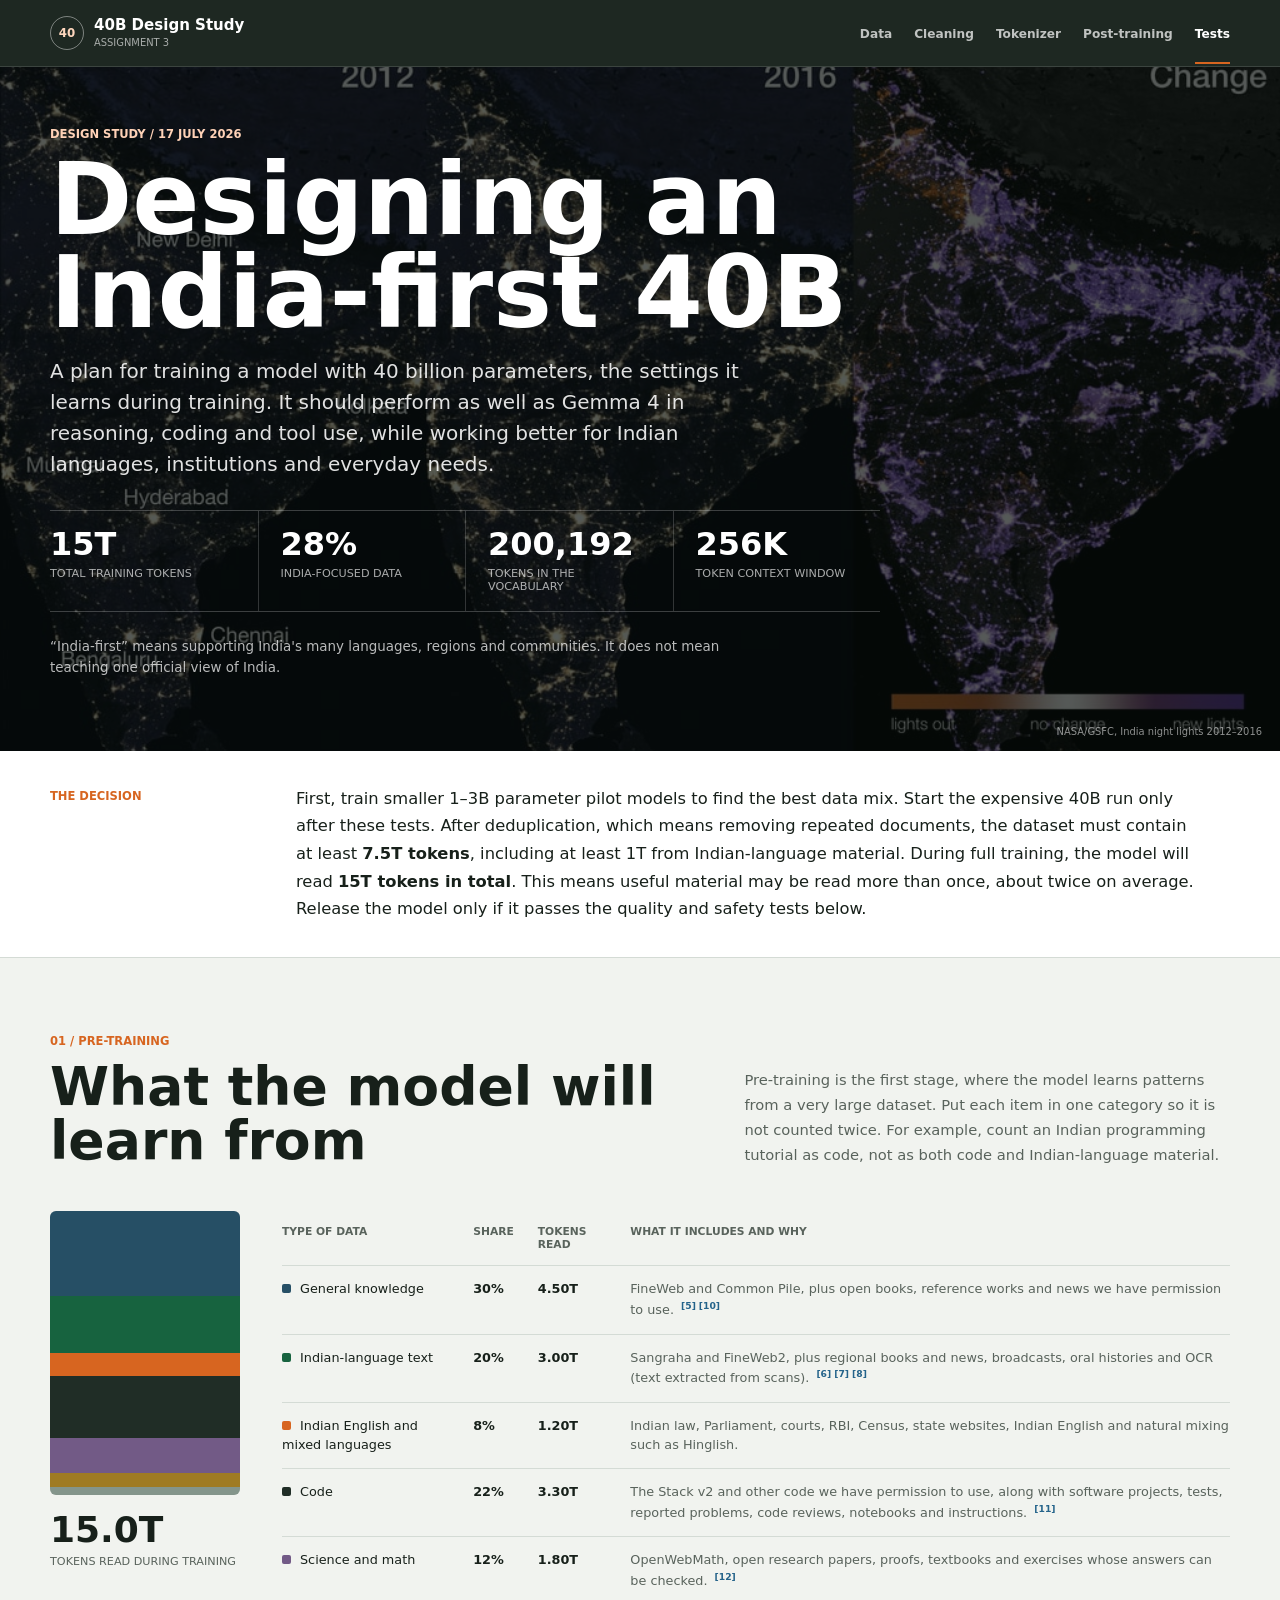
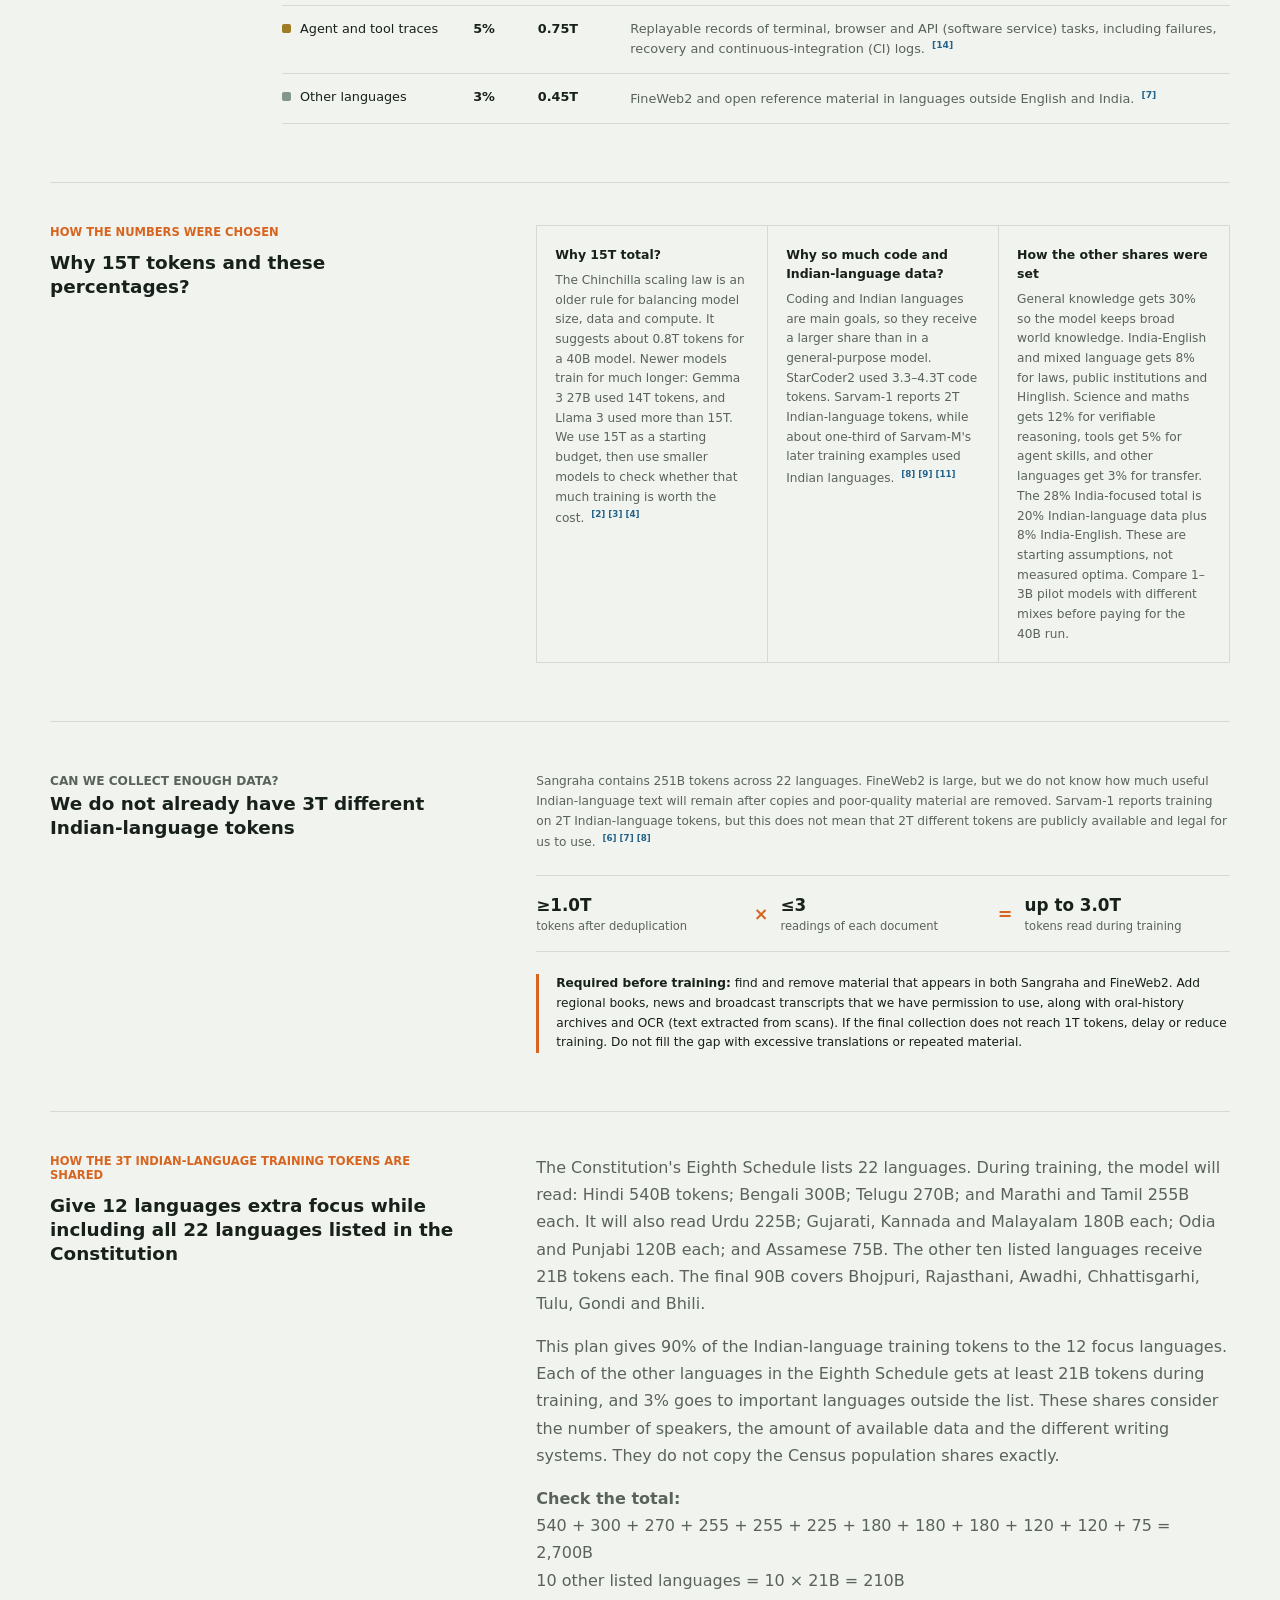
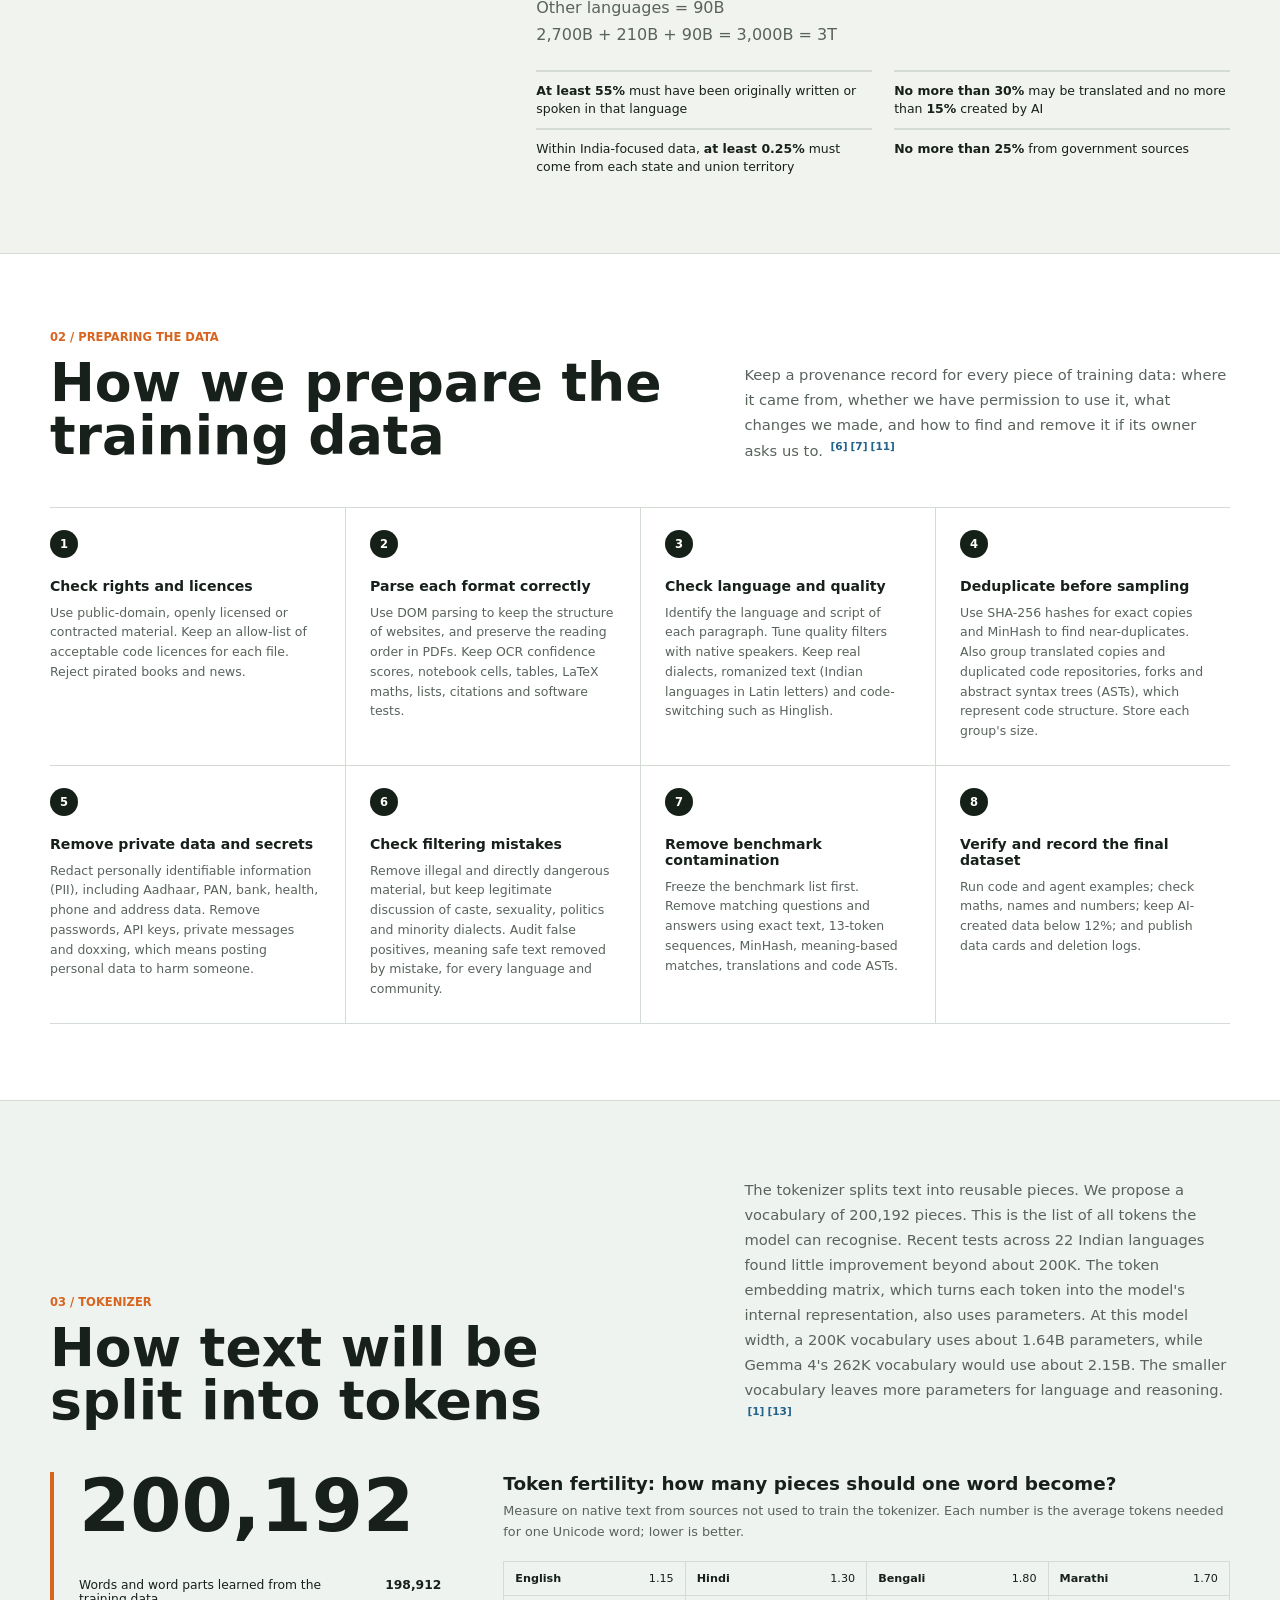
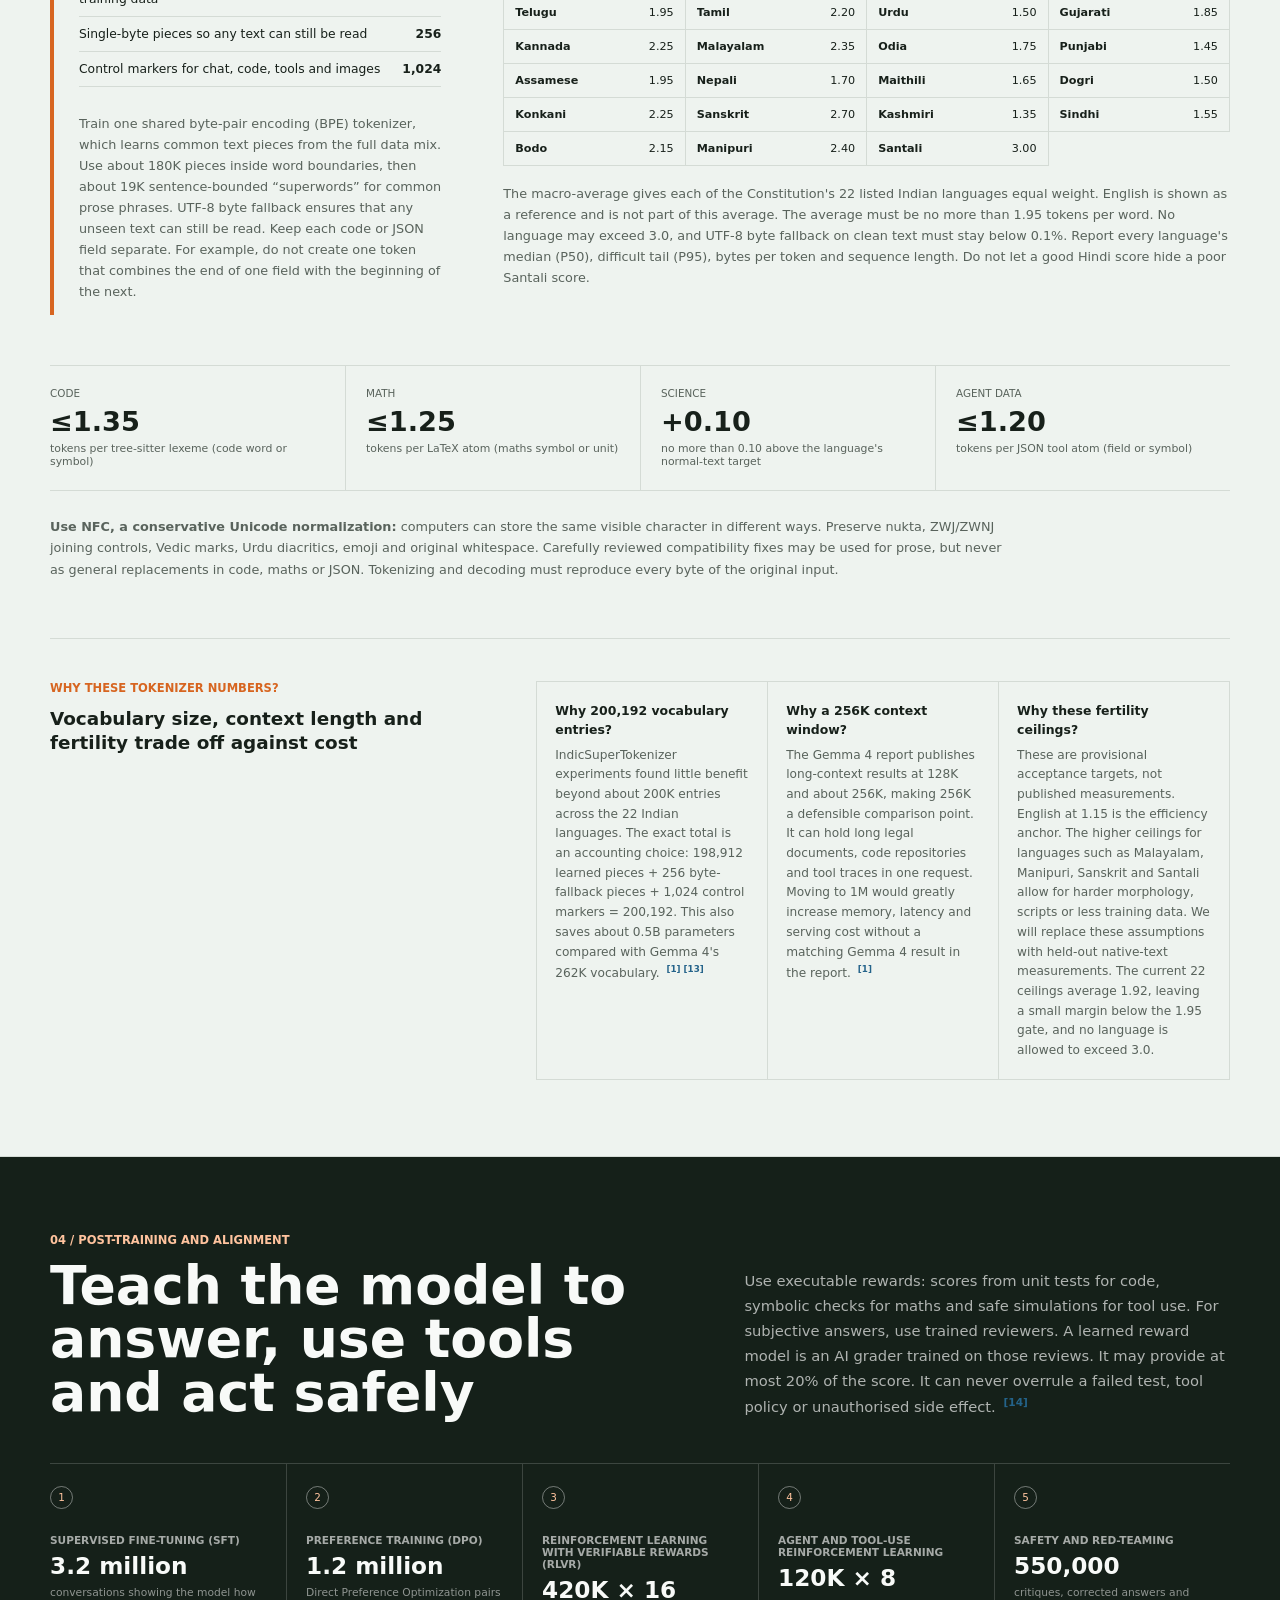
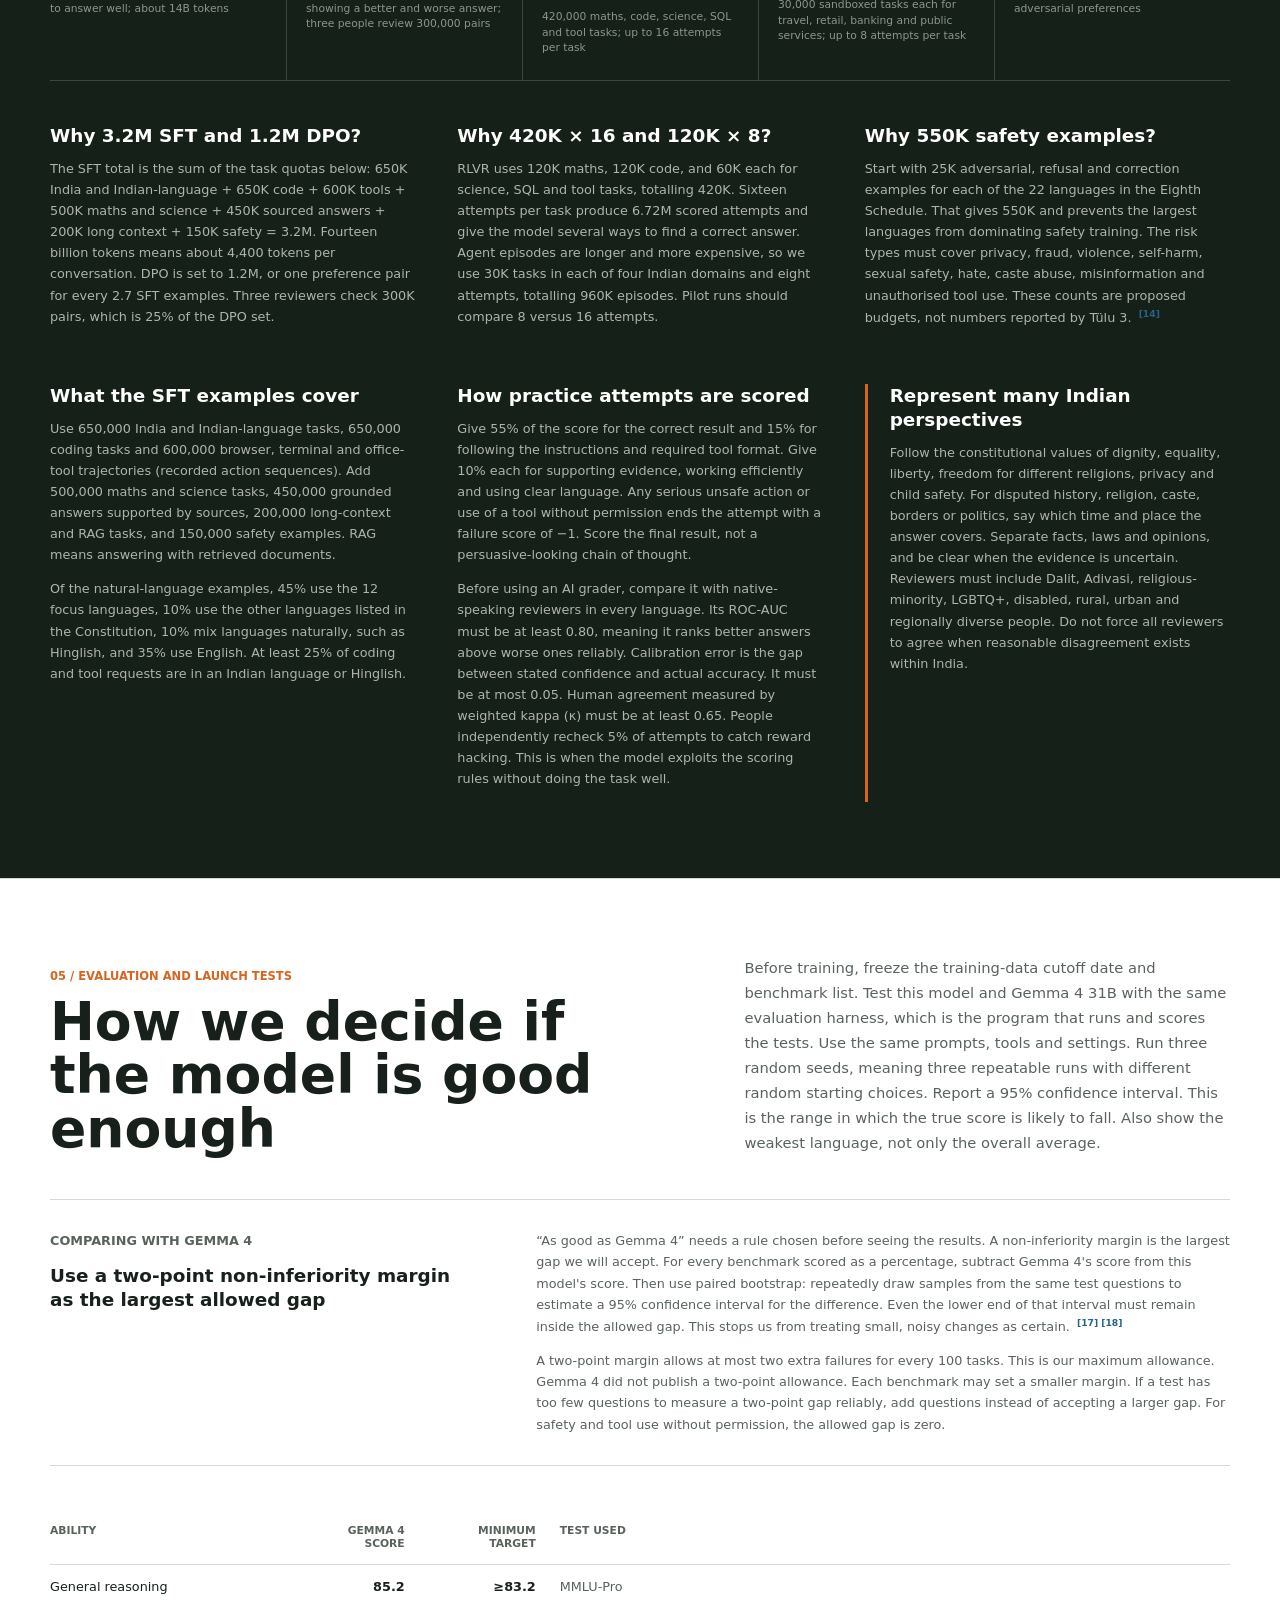
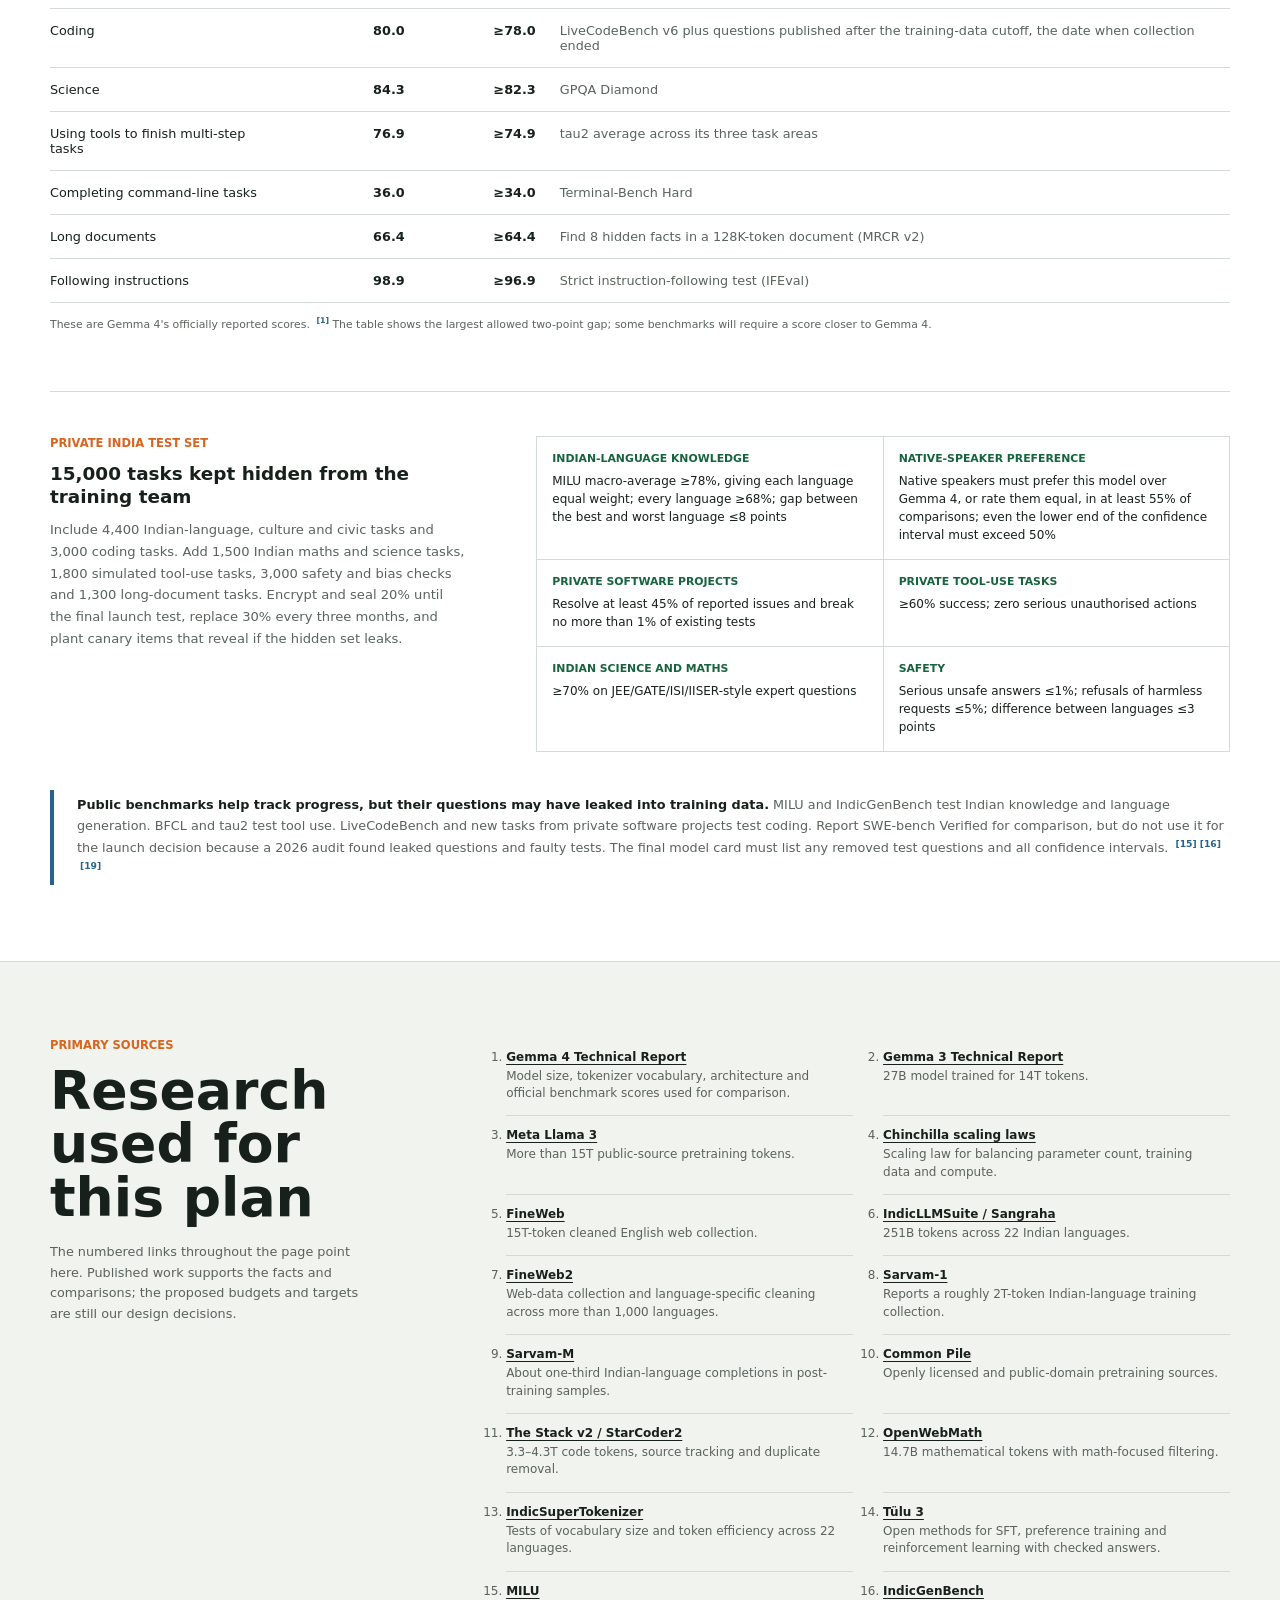
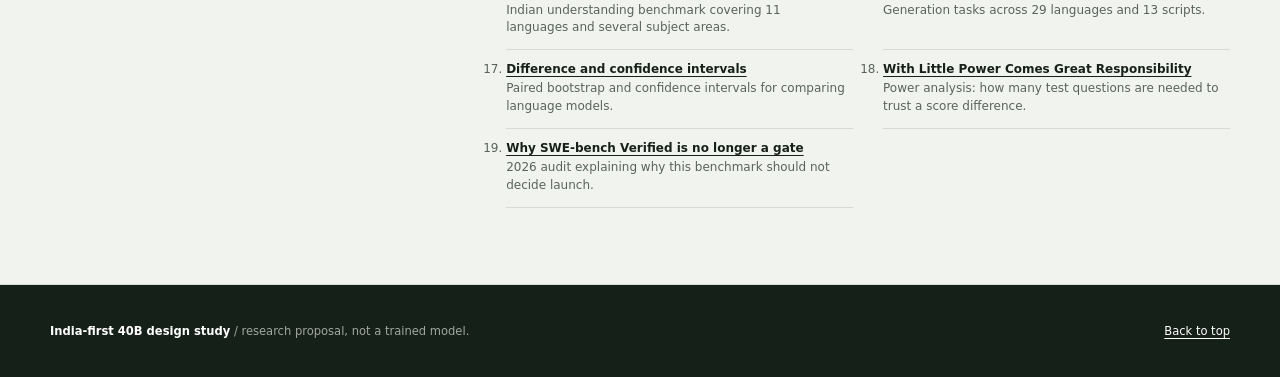
==== commit 4fc3fe1d: "update text content" ====
--- a/03-india-40b-design/index.html
+++ b/03-india-40b-design/index.html
@@ -5,7 +5,7 @@
     <meta name="viewport" content="width=device-width, initial-scale=1.0" />
     <meta
       name="description"
-      content="A compact, research-backed data, tokenizer, alignment, and evaluation plan for a 40B India-first model."
+      content="A research-backed plan for the data, training, safety and testing of a proposed India-first model with 40 billion parameters."
     />
     <meta name="theme-color" content="#152019" />
     <title>India-first 40B | Design study</title>
@@ -25,10 +25,9 @@
           <a href="#data">Data</a>
           <a href="#cleaning">Cleaning</a>
           <a href="#tokenizer">Tokenizer</a>
-          <a href="#alignment">Alignment</a>
+          <a href="#alignment">Post-training</a>
           <a href="#evaluation">Tests</a>
         </nav>
-        <button class="print-button" type="button" aria-label="Print report">Print</button>
       </div>
     </header>
 
@@ -39,19 +38,20 @@
           <p class="kicker">Design study / 17 July 2026</p>
           <h1 id="report-title">Designing an India-first 40B</h1>
           <p class="hero-deck">
-            A proposal for a 40B dense, multimodal model that must match Gemma 4 on reasoning,
-            code and agents, while being measurably better for India's languages,
-            institutions and daily work.
+            A plan for training a model with 40 billion parameters, the settings it
+            learns during training. It should perform as well as Gemma 4 in reasoning,
+            coding and tool use, while working better for Indian languages,
+            institutions and everyday needs.
           </p>
           <div class="hero-metrics" aria-label="Headline decisions">
-            <div><strong>15T</strong><span>scheduled tokens</span></div>
-            <div><strong>28%</strong><span>direct India data</span></div>
-            <div><strong>200,192</strong><span>token vocabulary</span></div>
-            <div><strong>256K</strong><span>target context</span></div>
+            <div><strong>15T</strong><span>total training tokens</span></div>
+            <div><strong>28%</strong><span>India-focused data</span></div>
+            <div><strong>200,192</strong><span>tokens in the vocabulary</span></div>
+            <div><strong>256K</strong><span>token context window</span></div>
           </div>
           <p class="hero-note">
-            “India-first” is a coverage and evaluation constraint, not one official
-            or majoritarian point of view.
+            “India-first” means supporting India's many languages, regions and
+            communities. It does not mean teaching one official view of India.
           </p>
         </div>
         <a
@@ -62,15 +62,17 @@
         >NASA/GSFC, India night lights 2012–2016</a>
       </section>
 
-      <section class="decision-band" aria-label="Executive decision">
+      <section class="decision-band" aria-label="Main proposal">
         <div class="shell decision-grid">
           <p class="section-label">The decision</p>
           <p class="decision-copy">
-            Train only after 1–3B proxy ablations validate the mix. Require
-            <strong>7.5T clean unique-equivalent tokens</strong>, no document more
-            than four passes, and a matched-harness lower confidence bound within
-            <strong>2 points of Gemma 4 31B</strong>. If the data or gates fail, the
-            40B run does not start or ship.
+            First, train smaller 1–3B parameter pilot models to find the best data mix.
+            Start the expensive 40B run only after these tests. After deduplication,
+            which means removing repeated documents, the dataset must contain at least
+            <strong>7.5T tokens</strong>, including at least 1T from Indian-language
+            material. During full training, the model will read <strong>15T tokens in total</strong>. This means useful
+            material may be read more than once, about twice on average. Release the
+            model only if it passes the quality and safety tests below.
           </p>
         </div>
       </section>
@@ -80,12 +82,13 @@
           <header class="section-header">
             <div>
               <p class="section-label">01 / Pre-training</p>
-              <h2>Every token has a job</h2>
+              <h2>What the model will learn from</h2>
             </div>
             <p>
-              Shares are exclusive and measured after the final tokenizer. Priority
-              for collisions: agent &gt; code &gt; STEM &gt; Indic &gt; India-English &gt;
-              general. That prevents double-counting.
+              Pre-training is the first stage, where the model learns patterns from a
+              very large dataset. Put each item in one category so it is not counted
+              twice. For example, count an Indian programming tutorial as code, not as
+              both code and Indian-language material.
             </p>
           </header>
 
@@ -100,45 +103,136 @@
                 <span class="mix-agent" style="--share: 5%"></span>
                 <span class="mix-other" style="--share: 3%"></span>
               </div>
-              <div class="mix-total"><strong>15.0T</strong><span>scheduled exposure</span></div>
+              <div class="mix-total"><strong>15.0T</strong><span>tokens read during training</span></div>
             </div>
 
             <div class="table-wrap">
               <table class="data-table">
                 <thead>
-                  <tr><th scope="col">Exclusive bucket</th><th scope="col">Share</th><th scope="col">Tokens</th><th scope="col">Collect / why</th></tr>
+                  <tr><th scope="col">Type of data</th><th scope="col">Share</th><th scope="col">Tokens read</th><th scope="col">What it includes and why</th></tr>
                 </thead>
                 <tbody>
-                  <tr><td><i class="key mix-global"></i>Global high-quality</td><td>30%</td><td>4.50T</td><td>FineWeb/Common Pile, open books, reference and licensed news for breadth.</td></tr>
-                  <tr><td><i class="key mix-indic"></i>Native Indic</td><td>20%</td><td>3.00T</td><td>Sangraha, FineWeb2, regional publishing, broadcast, oral history and OCR.</td></tr>
-                  <tr><td><i class="key mix-india"></i>India-English + code-switch</td><td>8%</td><td>1.20T</td><td>Law, Parliament, courts, RBI, Census, state portals and Indian English.</td></tr>
-                  <tr><td><i class="key mix-code"></i>Code</td><td>22%</td><td>3.30T</td><td>Permissive Stack v2; repos, tests, issues, PRs, notebooks and docs.</td></tr>
-                  <tr><td><i class="key mix-stem"></i>Science + math</td><td>12%</td><td>1.80T</td><td>Open research, proofs, textbooks and verifier-checked exercises.</td></tr>
-                  <tr><td><i class="key mix-agent"></i>Agent/tool/process</td><td>5%</td><td>0.75T</td><td>Replayable tool schemas, terminal/browser tasks, recovery and CI traces.</td></tr>
-                  <tr><td><i class="key mix-other"></i>Other multilingual</td><td>3%</td><td>0.45T</td><td>FineWeb2 and open reference for global transfer beyond English.</td></tr>
+                  <tr><td><i class="key mix-global"></i>General knowledge</td><td>30%</td><td>4.50T</td><td>FineWeb and Common Pile, plus open books, reference works and news we have permission to use. <a class="cite" href="#src-5">[5]</a><a class="cite" href="#src-10">[10]</a></td></tr>
+                  <tr><td><i class="key mix-indic"></i>Indian-language text</td><td>20%</td><td>3.00T</td><td>Sangraha and FineWeb2, plus regional books and news, broadcasts, oral histories and OCR (text extracted from scans). <a class="cite" href="#src-6">[6]</a><a class="cite" href="#src-7">[7]</a><a class="cite" href="#src-8">[8]</a></td></tr>
+                  <tr><td><i class="key mix-india"></i>Indian English and mixed languages</td><td>8%</td><td>1.20T</td><td>Indian law, Parliament, courts, RBI, Census, state websites, Indian English and natural mixing such as Hinglish.</td></tr>
+                  <tr><td><i class="key mix-code"></i>Code</td><td>22%</td><td>3.30T</td><td>The Stack v2 and other code we have permission to use, along with software projects, tests, reported problems, code reviews, notebooks and instructions. <a class="cite" href="#src-11">[11]</a></td></tr>
+                  <tr><td><i class="key mix-stem"></i>Science and math</td><td>12%</td><td>1.80T</td><td>OpenWebMath, open research papers, proofs, textbooks and exercises whose answers can be checked. <a class="cite" href="#src-12">[12]</a></td></tr>
+                  <tr><td><i class="key mix-agent"></i>Agent and tool traces</td><td>5%</td><td>0.75T</td><td>Replayable records of terminal, browser and API (software service) tasks, including failures, recovery and continuous-integration (CI) logs. <a class="cite" href="#src-14">[14]</a></td></tr>
+                  <tr><td><i class="key mix-other"></i>Other languages</td><td>3%</td><td>0.45T</td><td>FineWeb2 and open reference material in languages outside English and India. <a class="cite" href="#src-7">[7]</a></td></tr>
                 </tbody>
               </table>
             </div>
           </div>
 
+          <div class="number-rationale">
+            <div>
+              <p class="section-label">How the numbers were chosen</p>
+              <h3>Why 15T tokens and these percentages?</h3>
+            </div>
+            <div class="rationale-grid">
+              <div>
+                <strong>Why 15T total?</strong>
+                <p>
+                  The Chinchilla scaling law is an older rule for balancing model size,
+                  data and compute. It suggests about 0.8T tokens for a 40B model. Newer
+                  models train for much longer: Gemma 3 27B used 14T tokens, and
+                  Llama 3 used more than 15T. We use 15T as a starting budget, then
+                  use smaller models to check whether that much training is worth the cost.
+                  <a class="cite" href="#src-2">[2]</a><a class="cite" href="#src-3">[3]</a><a class="cite" href="#src-4">[4]</a>
+                </p>
+              </div>
+              <div>
+                <strong>Why so much code and Indian-language data?</strong>
+                <p>
+                  Coding and Indian languages are main goals, so they receive a larger
+                  share than in a general-purpose model. StarCoder2 used 3.3–4.3T code
+                  tokens. Sarvam-1 reports 2T Indian-language tokens, while about
+                  one-third of Sarvam-M's later training examples used Indian languages.
+                  <a class="cite" href="#src-8">[8]</a><a class="cite" href="#src-9">[9]</a><a class="cite" href="#src-11">[11]</a>
+                </p>
+              </div>
+              <div>
+                <strong>How the other shares were set</strong>
+                <p>
+                  General knowledge gets 30% so the model keeps broad world knowledge.
+                  India-English and mixed language gets 8% for laws, public institutions
+                  and Hinglish. Science and maths gets 12% for verifiable reasoning,
+                  tools get 5% for agent skills, and other languages get 3% for transfer.
+                  The 28% India-focused total is 20% Indian-language data plus 8% India-English.
+                  These are starting assumptions, not measured optima. Compare 1–3B pilot
+                  models with different mixes before paying for the 40B run.
+                </p>
+              </div>
+            </div>
+          </div>
+
+          <div class="indic-feasibility">
+            <div>
+              <p class="section-label">Can we collect enough data?</p>
+              <h3>We do not already have 3T different Indian-language tokens</h3>
+            </div>
+            <div>
+              <p>
+                Sangraha contains 251B tokens across 22 languages. FineWeb2 is large,
+                but we do not know how much useful Indian-language text will remain
+                after copies and poor-quality material are removed. Sarvam-1 reports
+                training on 2T Indian-language tokens, but this does not mean that 2T
+                different tokens are publicly available and legal for us to use.
+                <a class="cite" href="#src-6">[6]</a><a class="cite" href="#src-7">[7]</a><a class="cite" href="#src-8">[8]</a>
+              </p>
+              <div class="exposure-equation" aria-label="Indian-language token calculation">
+                <span><b>≥1.0T</b> tokens after deduplication</span>
+                <i>×</i>
+                <span><b>≤3</b> readings of each document</span>
+                <i>=</i>
+                <span><b>up to 3.0T</b> tokens read during training</span>
+              </div>
+              <p class="kill-rule">
+                <strong>Required before training:</strong> find and remove material
+                that appears in both Sangraha and FineWeb2. Add regional books, news
+                and broadcast transcripts that we have permission to use, along with
+                oral-history archives and OCR (text extracted from scans). If the final collection
+                does not reach 1T tokens, delay or reduce training. Do not fill the gap
+                with excessive translations or repeated material.
+              </p>
+            </div>
+          </div>
+
           <div class="india-policy">
             <div>
-              <p class="section-label">Inside the 3T native-Indic slice</p>
-              <h3>Depth for 12; a hard floor for every scheduled language</h3>
+              <p class="section-label">How the 3T Indian-language training tokens are shared</p>
+              <h3>Give 12 languages extra focus while including all 22 languages listed in the Constitution</h3>
             </div>
             <div class="policy-copy">
               <p>
-                Hindi 540B; Bengali 300B; Telugu 270B; Marathi and Tamil 255B each;
-                Urdu 225B; Gujarati, Kannada and Malayalam 180B each; Odia and
-                Punjabi 120B each; Assamese 75B. The other ten scheduled languages
-                receive 21B each; 90B covers Bhojpuri, Rajasthani, Awadhi,
+                The Constitution's Eighth Schedule lists 22 languages. During training,
+                the model will read: Hindi 540B tokens; Bengali 300B; Telugu 270B;
+                and Marathi and Tamil 255B each. It will also read Urdu 225B;
+                Gujarati, Kannada and Malayalam 180B each; Odia and
+                Punjabi 120B each; and Assamese 75B. The other ten listed languages
+                receive 21B tokens each. The final 90B covers Bhojpuri, Rajasthani, Awadhi,
                 Chhattisgarhi, Tulu, Gondi and Bhili.
               </p>
+              <p>
+                This plan gives 90% of the Indian-language training tokens to the 12 focus
+                languages. Each of the other languages in the Eighth Schedule gets
+                at least 21B tokens during training, and 3% goes to important languages outside
+                the list. These shares consider the number of speakers, the amount of
+                available data and the different writing systems. They do not copy the
+                Census population shares exactly.
+              </p>
+              <p class="allocation-math">
+                <strong>Check the total:</strong><br />
+                540 + 300 + 270 + 255 + 255 + 225 + 180 + 180 + 180 + 120 + 120 + 75 = 2,700B<br />
+                10 other listed languages = 10 × 21B = 210B<br />
+                Other languages = 90B<br />
+                2,700B + 210B + 90B = 3,000B = 3T
+              </p>
               <ul class="compact-list">
-                <li><strong>≥55%</strong> originally authored or transcribed in-language</li>
-                <li><strong>≤30%</strong> translation; <strong>≤15%</strong> other synthetic</li>
-                <li><strong>0.25%</strong> floor per State/UT inside direct-India data</li>
-                <li><strong>≤25%</strong> official-government share of India data</li>
+                <li><strong>At least 55%</strong> must have been originally written or spoken in that language</li>
+                <li><strong>No more than 30%</strong> may be translated and no more than <strong>15%</strong> created by AI</li>
+                <li>Within India-focused data, <strong>at least 0.25%</strong> must come from each state and union territory</li>
+                <li><strong>No more than 25%</strong> from government sources</li>
               </ul>
             </div>
           </div>
@@ -149,26 +243,28 @@
         <div class="shell">
           <header class="section-header">
             <div>
-              <p class="section-label">02 / Data pipeline</p>
-              <h2>Clean for the objective, not for English</h2>
+              <p class="section-label">02 / Preparing the data</p>
+              <h2>How we prepare the training data</h2>
             </div>
             <p>
-              One immutable ledger follows every object from acquisition through
-              deletion: source, rights, time, hashes, language/script, transformations,
-              quality, region, synthetic lineage and opt-out ID.
+              Keep a provenance record for every piece of training data: where it came
+              from, whether we have permission to use it, what changes we made, and
+              how to find and remove it if its owner asks us to.
+              <a class="cite" href="#src-6">[6]</a><a class="cite" href="#src-7">[7]</a><a class="cite" href="#src-11">[11]</a>
             </p>
           </header>
 
           <ol class="pipeline">
-            <li><span>1</span><div><strong>Rights first</strong><p>Public-domain, permissive or contracted. Reject piracy and unresolved books/news; allow-list code licenses per file.</p></div></li>
-            <li><span>2</span><div><strong>Parse by format</strong><p>DOM and PDF reading order, OCR confidence, notebook cells, tables and LaTeX. Preserve lists, citations and tests.</p></div></li>
-            <li><span>3</span><div><strong>Language-aware quality</strong><p>Paragraph-level language + script ID; native-rater-calibrated filters. Keep genuine romanization, dialect and code-switching.</p></div></li>
-            <li><span>4</span><div><strong>Deduplicate before sampling</strong><p>SHA-256, repeated spans, global MinHash, translation clusters and repo/fork/AST dedup. Store cluster size.</p></div></li>
-            <li><span>5</span><div><strong>Privacy + secrets</strong><p>Redact Aadhaar, PAN, bank, health, phone and address data; remove API keys, credentials, private messages and doxxing.</p></div></li>
-            <li><span>6</span><div><strong>Balance false positives</strong><p>Remove illegal/exploitative payloads, not caste, sexuality, political criticism or dialect. Audit removals per community and language.</p></div></li>
-            <li><span>7</span><div><strong>Contamination firewall</strong><p>Freeze evals first; remove prompts and answers via exact, 13-gram, MinHash, semantic, translated and code-AST matches.</p></div></li>
-            <li><span>8</span><div><strong>Verify + snapshot</strong><p>Execute code/agents; check math, names and numbers; cap all synthetic exposure at 12%; publish data cards and deletion logs.</p></div></li>
+            <li><span>1</span><div><strong>Check rights and licences</strong><p>Use public-domain, openly licensed or contracted material. Keep an allow-list of acceptable code licences for each file. Reject pirated books and news.</p></div></li>
+            <li><span>2</span><div><strong>Parse each format correctly</strong><p>Use DOM parsing to keep the structure of websites, and preserve the reading order in PDFs. Keep OCR confidence scores, notebook cells, tables, LaTeX maths, lists, citations and software tests.</p></div></li>
+            <li><span>3</span><div><strong>Check language and quality</strong><p>Identify the language and script of each paragraph. Tune quality filters with native speakers. Keep real dialects, romanized text (Indian languages in Latin letters) and code-switching such as Hinglish.</p></div></li>
+            <li><span>4</span><div><strong>Deduplicate before sampling</strong><p>Use SHA-256 hashes for exact copies and MinHash to find near-duplicates. Also group translated copies and duplicated code repositories, forks and abstract syntax trees (ASTs), which represent code structure. Store each group's size.</p></div></li>
+            <li><span>5</span><div><strong>Remove private data and secrets</strong><p>Redact personally identifiable information (PII), including Aadhaar, PAN, bank, health, phone and address data. Remove passwords, API keys, private messages and doxxing, which means posting personal data to harm someone.</p></div></li>
+            <li><span>6</span><div><strong>Check filtering mistakes</strong><p>Remove illegal and directly dangerous material, but keep legitimate discussion of caste, sexuality, politics and minority dialects. Audit false positives, meaning safe text removed by mistake, for every language and community.</p></div></li>
+            <li><span>7</span><div><strong>Remove benchmark contamination</strong><p>Freeze the benchmark list first. Remove matching questions and answers using exact text, 13-token sequences, MinHash, meaning-based matches, translations and code ASTs.</p></div></li>
+            <li><span>8</span><div><strong>Verify and record the final dataset</strong><p>Run code and agent examples; check maths, names and numbers; keep AI-created data below 12%; and publish data cards and deletion logs.</p></div></li>
           </ol>
+
         </div>
       </section>
 
@@ -177,12 +273,18 @@
           <header class="section-header tokenizer-header">
             <div>
               <p class="section-label">03 / Tokenizer</p>
-              <h2>200,192 entries</h2>
+              <h2>How text will be split into tokens</h2>
             </div>
             <p>
-              Recent 22-language ablations place the useful knee near 200K. At an
-              8,192 hidden width, a tied vocabulary costs 1.64B parameters; Gemma 4's
-              262K would cost 2.15B. Spend the difference on the transformer.
+              The tokenizer splits text into reusable pieces. We propose a vocabulary
+              of 200,192 pieces. This is the list of all tokens the model can recognise.
+              Recent tests across 22 Indian
+              languages found little improvement beyond about 200K. The token embedding
+              matrix, which turns each token into the model's internal representation,
+              also uses parameters. At this model width, a 200K vocabulary uses about
+              1.64B parameters, while Gemma 4's 262K vocabulary would use about 2.15B.
+              The smaller vocabulary leaves more parameters for language and reasoning.
+              <a class="cite" href="#src-1">[1]</a><a class="cite" href="#src-13">[13]</a>
             </p>
           </header>
 
@@ -190,21 +292,25 @@
             <div class="vocab-ledger">
               <div class="vocab-number">200,192</div>
               <dl>
-                <div><dt>Learned text/code pieces</dt><dd>198,912</dd></div>
-                <div><dt>UTF-8 byte fallback</dt><dd>256</dd></div>
-                <div><dt>Roles, FIM, tools, modalities + reserve</dt><dd>1,024</dd></div>
+                <div><dt>Words and word parts learned from the training data</dt><dd>198,912</dd></div>
+                <div><dt>Single-byte pieces so any text can still be read</dt><dd>256</dd></div>
+                <div><dt>Control markers for chat, code, tools and images</dt><dd>1,024</dd></div>
               </dl>
               <p>
-                Shared corpus-driven BPE: ~180K within word/lexical boundaries, then
-                ~19K sentence-bounded superwords for prose only. No cross-field merges
-                in code, math or tool data.
+                Train one shared byte-pair encoding (BPE) tokenizer, which learns
+                common text pieces from the full data mix. Use about 180K pieces
+                inside word boundaries, then about 19K
+                sentence-bounded “superwords” for common prose phrases. UTF-8 byte
+                fallback ensures that any unseen text can still be read. Keep each
+                code or JSON field separate. For example, do not create one token that
+                combines the end of one field with the beginning of the next.
               </p>
             </div>
 
             <div class="fertility-wrap">
-              <h3>Fertility acceptance ceilings</h3>
-              <p class="metric-definition">Mean model tokens per Unicode word on source-disjoint native text; lower is better.</p>
-              <div class="fertility-grid" role="list" aria-label="Language fertility targets">
+              <h3>Token fertility: how many pieces should one word become?</h3>
+              <p class="metric-definition">Measure on native text from sources not used to train the tokenizer. Each number is the average tokens needed for one Unicode word; lower is better.</p>
+              <div class="fertility-grid" role="list" aria-label="Token efficiency targets by language">
                 <span role="listitem"><b>English</b> 1.15</span>
                 <span role="listitem"><b>Hindi</b> 1.30</span>
                 <span role="listitem"><b>Bengali</b> 1.80</span>
@@ -230,25 +336,74 @@
                 <span role="listitem"><b>Santali</b> 3.00</span>
               </div>
               <p class="fertility-gate">
-                22-language macro ≤1.95, maximum ≤3.0, clean-text byte fallback
-                &lt;0.1%. Report every language, P50/P95, bytes/token and normalized
-                sequence length; no population-weighted average can hide a miss.
+                The macro-average gives each of the Constitution's 22 listed Indian
+                languages equal weight. English is shown as a reference and is not part
+                of this average. The average must be no more than 1.95 tokens per word. No language may
+                exceed 3.0, and UTF-8 byte fallback on clean text must stay below 0.1%.
+                Report every language's median (P50), difficult tail (P95), bytes per
+                token and sequence length. Do not let a good Hindi score hide a poor
+                Santali score.
               </p>
             </div>
           </div>
 
           <div class="domain-targets" aria-label="Domain tokenizer targets">
-            <div><span>Code</span><strong>≤1.35</strong><small>tokens / tree-sitter lexeme</small></div>
-            <div><span>Math</span><strong>≤1.25</strong><small>tokens / LaTeX atom</small></div>
-            <div><span>Science</span><strong>+0.10</strong><small>over its language ceiling</small></div>
-            <div><span>Agent data</span><strong>≤1.20</strong><small>tokens / JSON-tool atom</small></div>
+            <div><span>Code</span><strong>≤1.35</strong><small>tokens per tree-sitter lexeme (code word or symbol)</small></div>
+            <div><span>Math</span><strong>≤1.25</strong><small>tokens per LaTeX atom (maths symbol or unit)</small></div>
+            <div><span>Science</span><strong>+0.10</strong><small>no more than 0.10 above the language's normal-text target</small></div>
+            <div><span>Agent data</span><strong>≤1.20</strong><small>tokens per JSON tool atom (field or symbol)</small></div>
           </div>
           <p class="normalization-note">
-            <strong>Normalization:</strong> global NFC only; preserve nukta, ZWJ/ZWNJ,
-            Vedic marks, Urdu diacritics, emoji and original whitespace. Audited
-            compatibility mappings may apply to prose, never globally to code, math or
-            JSON. Tokenization must round-trip every byte.
+            <strong>Use NFC, a conservative Unicode normalization:</strong> computers
+            can store the same visible character in different ways. Preserve nukta,
+            ZWJ/ZWNJ joining controls, Vedic marks, Urdu diacritics, emoji and original
+            whitespace. Carefully reviewed compatibility fixes may be used for prose,
+            but never as general replacements in code, maths or JSON. Tokenizing and
+            decoding must reproduce every byte of the original input.
           </p>
+
+          <div class="number-rationale tokenizer-number-rationale">
+            <div>
+              <p class="section-label">Why these tokenizer numbers?</p>
+              <h3>Vocabulary size, context length and fertility trade off against cost</h3>
+            </div>
+            <div class="rationale-grid">
+              <div>
+                <strong>Why 200,192 vocabulary entries?</strong>
+                <p>
+                  IndicSuperTokenizer experiments found little benefit beyond about
+                  200K entries across the 22 Indian languages. The exact total is an
+                  accounting choice: 198,912 learned pieces + 256 byte-fallback pieces
+                  + 1,024 control markers = 200,192. This also saves about 0.5B
+                  parameters compared with Gemma 4's 262K vocabulary.
+                  <a class="cite" href="#src-1">[1]</a><a class="cite" href="#src-13">[13]</a>
+                </p>
+              </div>
+              <div>
+                <strong>Why a 256K context window?</strong>
+                <p>
+                  The Gemma 4 report publishes long-context results at 128K and about
+                  256K, making 256K a defensible comparison point. It can hold long
+                  legal documents, code repositories and tool traces in one request.
+                  Moving to 1M would greatly increase memory, latency and serving cost
+                  without a matching Gemma 4 result in the report.
+                  <a class="cite" href="#src-1">[1]</a>
+                </p>
+              </div>
+              <div>
+                <strong>Why these fertility ceilings?</strong>
+                <p>
+                  These are provisional acceptance targets, not published measurements.
+                  English at 1.15 is the efficiency anchor. The higher ceilings for
+                  languages such as Malayalam, Manipuri, Sanskrit and Santali allow for
+                  harder morphology, scripts or less training data. We will replace
+                  these assumptions with held-out native-text measurements. The current
+                  22 ceilings average 1.92, leaving a small margin below the 1.95 gate,
+                  and no language is allowed to exceed 3.0.
+                </p>
+              </div>
+            </div>
+          </div>
         </div>
       </section>
 
@@ -256,60 +411,112 @@
         <div class="shell">
           <header class="section-header">
             <div>
-              <p class="section-label">04 / Post-training + RL</p>
-              <h2>Use human judgment where truth is subjective</h2>
+              <p class="section-label">04 / Post-training and alignment</p>
+              <h2>Teach the model to answer, use tools and act safely</h2>
             </div>
             <p>
-              Use executable rewards where truth is verifiable. A learned reward can
-              contribute at most 20% and can never overrule a failing unit test,
-              symbolic check, tool policy or unauthorized side effect.
+              Use executable rewards: scores from unit tests for code, symbolic checks
+              for maths and safe simulations for tool use. For subjective answers, use
+              trained reviewers. A learned reward model is an AI grader trained on
+              those reviews. It may provide at most 20% of the score. It
+              can never overrule a failed test, tool policy or unauthorised side effect.
+              <a class="cite" href="#src-14">[14]</a>
             </p>
           </header>
 
           <div class="training-stages">
-            <div><span>1</span><strong>SFT</strong><b>3.2M</b><p>unique conversations / ~14B tokens</p></div>
-            <div><span>2</span><strong>Preference</strong><b>1.2M</b><p>DPO pairs; 300K triple-labeled</p></div>
-            <div><span>3</span><strong>RLVR</strong><b>420K × 16</b><p>math, code, science, SQL and tools</p></div>
-            <div><span>4</span><strong>Agent RL</strong><b>120K × 8</b><p>sandbox states across Indian workflows</p></div>
-            <div><span>5</span><strong>Safety</strong><b>550K</b><p>critiques + adversarial preferences</p></div>
+            <div><span>1</span><strong>Supervised fine-tuning (SFT)</strong><b>3.2 million</b><p>conversations showing the model how to answer well; about 14B tokens</p></div>
+            <div><span>2</span><strong>Preference training (DPO)</strong><b>1.2 million</b><p>Direct Preference Optimization pairs showing a better and worse answer; three people review 300,000 pairs</p></div>
+            <div><span>3</span><strong>Reinforcement learning with verifiable rewards (RLVR)</strong><b>420K × 16</b><p>420,000 maths, code, science, SQL and tool tasks; up to 16 attempts per task</p></div>
+            <div><span>4</span><strong>Agent and tool-use reinforcement learning</strong><b>120K × 8</b><p>30,000 sandboxed tasks each for travel, retail, banking and public services; up to 8 attempts per task</p></div>
+            <div><span>5</span><strong>Safety and red-teaming</strong><b>550,000</b><p>critiques, corrected answers and adversarial preferences</p></div>
+          </div>
+
+          <div class="alignment-grid training-rationale">
+            <div>
+              <h3>Why 3.2M SFT and 1.2M DPO?</h3>
+              <p>
+                The SFT total is the sum of the task quotas below: 650K India and
+                Indian-language + 650K code + 600K tools + 500K maths and science +
+                450K sourced answers + 200K long context + 150K safety = 3.2M.
+                Fourteen billion tokens means about 4,400 tokens per conversation.
+                DPO is set to 1.2M, or one preference pair for every 2.7 SFT examples.
+                Three reviewers check 300K pairs, which is 25% of the DPO set.
+              </p>
+            </div>
+            <div>
+              <h3>Why 420K × 16 and 120K × 8?</h3>
+              <p>
+                RLVR uses 120K maths, 120K code, and 60K each for science, SQL and
+                tool tasks, totalling 420K. Sixteen attempts per task produce 6.72M
+                scored attempts and give the model several ways to find a correct
+                answer. Agent episodes are longer and more expensive, so we use 30K
+                tasks in each of four Indian domains and eight attempts, totalling
+                960K episodes. Pilot runs should compare 8 versus 16 attempts.
+              </p>
+            </div>
+            <div>
+              <h3>Why 550K safety examples?</h3>
+              <p>
+                Start with 25K adversarial, refusal and correction examples for each
+                of the 22 languages in the Eighth Schedule. That gives 550K and prevents
+                the largest languages from dominating safety training. The risk types
+                must cover privacy, fraud, violence, self-harm, sexual safety, hate,
+                caste abuse, misinformation and unauthorised tool use. These counts are
+                proposed budgets, not numbers reported by Tülu 3.
+                <a class="cite" href="#src-14">[14]</a>
+              </p>
+            </div>
           </div>
 
           <div class="alignment-grid">
             <div>
-              <h3>What SFT teaches</h3>
-              <p>
-                650K India/Indic tasks; 650K code/repository work; 600K tool and
-                browser/terminal/office trajectories; 500K math/science; 450K grounded
-                helpfulness; 200K long context/RAG; 150K safety and correction.
-              </p>
-              <p>
-                Natural-language SFT is 45% in 12 core Indic languages, 10% in the
-                remaining scheduled languages, 10% Hinglish/code-switch and 35%
-                English. At least 25% of code and agent prompts are Indic or Hinglish.
-              </p>
-            </div>
-            <div>
-              <h3>What RL rewards</h3>
-              <p>
-                Task correctness 55%; schema/instruction compliance 15%; grounding
-                10%; efficiency 10%; language quality 10%. Critical unsafe or
-                unauthorized action ends the episode at −1. Reward the final state,
-                not a persuasive-looking chain of thought.
-              </p>
-              <p>
-                Before use, each judge/reward model needs per-language ROC-AUC ≥0.80,
-                calibration error ≤0.05 and human weighted κ ≥0.65. Audit 5% of
-                rollouts for reward hacking.
+              <h3>What the SFT examples cover</h3>
+              <p>
+                Use 650,000 India and Indian-language tasks, 650,000 coding tasks and
+                600,000 browser, terminal and office-tool trajectories (recorded action
+                sequences). Add 500,000 maths and science tasks, 450,000 grounded answers
+                supported by sources, 200,000 long-context and RAG tasks, and 150,000
+                safety examples. RAG means answering with retrieved documents.
+              </p>
+              <p>
+                Of the natural-language examples, 45% use the 12 focus
+                languages, 10% use the other languages listed in the Constitution,
+                10% mix languages naturally, such as Hinglish, and 35% use English.
+                At least 25% of coding and tool requests are in an Indian language or Hinglish.
+              </p>
+            </div>
+            <div>
+              <h3>How practice attempts are scored</h3>
+              <p>
+                Give 55% of the score for the correct result and 15% for following the
+                instructions and required tool format. Give 10% each for supporting
+                evidence, working efficiently and using clear language. Any serious
+                unsafe action or use of a tool without permission ends the attempt with
+                a failure score of −1. Score the final result, not a persuasive-looking
+                chain of thought.
+              </p>
+              <p>
+                Before using an AI grader, compare it with native-speaking reviewers
+                in every language. Its ROC-AUC must be at least 0.80, meaning it ranks
+                better answers above worse ones reliably. Calibration error is the gap
+                between stated confidence and actual accuracy. It must be at most 0.05.
+                Human agreement measured by weighted kappa (κ) must be at least 0.65.
+                People independently recheck 5% of attempts to catch reward hacking.
+                This is when the model exploits the scoring rules without doing the task well.
               </p>
             </div>
             <div class="constitution-block">
-              <h3>Constitutional pluralism</h3>
-              <p>
-                Dignity, equality, liberty, secular pluralism, privacy and child safety.
-                For contested history, religion, caste, borders or politics: date and
-                jurisdiction, separate fact/law/opinion, attribute credible perspectives
-                and uncertainty. Include Dalit, Adivasi, minority-religion, LGBTQ+,
-                disability, rural/urban and regional annotators; retain disagreement.
+              <h3>Represent many Indian perspectives</h3>
+              <p>
+                Follow the constitutional values of dignity, equality, liberty,
+                freedom for different religions, privacy and child safety. For disputed
+                history, religion, caste, borders or politics, say which time and place
+                the answer covers. Separate facts, laws and opinions, and be clear when
+                the evidence is uncertain.
+                Reviewers must include Dalit, Adivasi, religious-minority, LGBTQ+,
+                disabled, rural, urban and regionally diverse people. Do not force all
+                reviewers to agree when reasonable disagreement exists within India.
               </p>
             </div>
           </div>
@@ -320,59 +527,93 @@
         <div class="shell">
           <header class="section-header">
             <div>
-              <p class="section-label">05 / Evaluation contract</p>
-              <h2>Parity outside India; superiority inside it</h2>
+              <p class="section-label">05 / Evaluation and launch tests</p>
+              <h2>How we decide if the model is good enough</h2>
             </div>
             <p>
-              Freeze the training cutoff and benchmark registry. Run the same harness,
-              prompts, tools and sampling against Gemma 4 31B. Three seeds, bootstrap
-              95% CIs, worst-language reporting and no launch on a critical failure.
+              Before training, freeze the training-data cutoff date and benchmark list.
+              Test this model and Gemma 4 31B with the same evaluation harness, which
+              is the program that runs and scores the tests. Use the same prompts, tools and
+              settings. Run three random seeds, meaning three
+              repeatable runs with different random starting choices. Report a 95%
+              confidence interval. This is the range in which the true score is likely
+              to fall. Also show the weakest language, not only the overall average.
             </p>
           </header>
 
+          <div class="margin-rationale">
+            <div>
+              <p class="section-label">Comparing with Gemma 4</p>
+              <h3>Use a two-point non-inferiority margin as the largest allowed gap</h3>
+            </div>
+            <div>
+              <p>
+                “As good as Gemma 4” needs a rule chosen before seeing the results.
+                A non-inferiority margin is the largest gap we will accept. For every
+                benchmark scored as a percentage, subtract Gemma 4's score from this
+                model's score. Then use paired bootstrap: repeatedly draw samples from
+                the same test questions to estimate a 95% confidence interval for the
+                difference. Even the lower end of that interval must remain inside the
+                allowed gap. This stops us from treating small, noisy changes as certain.
+                <a class="cite" href="#src-17">[17]</a><a class="cite" href="#src-18">[18]</a>
+              </p>
+              <p>
+                A two-point margin allows at most two extra failures for every 100 tasks.
+                This is our maximum allowance. Gemma 4 did not publish a two-point
+                allowance. Each benchmark may set a smaller margin. If a test has too few questions to measure a
+                two-point gap reliably, add questions instead of accepting a larger gap.
+                For safety and tool use without permission, the allowed gap is zero.
+              </p>
+            </div>
+          </div>
+
           <div class="parity-table-wrap">
             <table class="parity-table">
-              <thead><tr><th scope="col">Capability</th><th scope="col">Gemma 4 fact</th><th scope="col">Proposed 40B gate</th><th scope="col">Evaluation</th></tr></thead>
+              <thead><tr><th scope="col">Ability</th><th scope="col">Gemma 4 score</th><th scope="col">Minimum target</th><th scope="col">Test used</th></tr></thead>
               <tbody>
                 <tr><td>General reasoning</td><td>85.2</td><td>≥83.2</td><td>MMLU-Pro</td></tr>
-                <tr><td>Coding</td><td>80.0</td><td>≥78.0</td><td>LiveCodeBench v6 + post-cutoff window</td></tr>
+                <tr><td>Coding</td><td>80.0</td><td>≥78.0</td><td>LiveCodeBench v6 plus questions published after the training-data cutoff, the date when collection ended</td></tr>
                 <tr><td>Science</td><td>84.3</td><td>≥82.3</td><td>GPQA Diamond</td></tr>
-                <tr><td>Agents</td><td>76.9</td><td>≥74.9</td><td>tau2 mean across three domains</td></tr>
-                <tr><td>Terminal agents</td><td>36.0</td><td>≥34.0</td><td>Terminal-Bench Hard</td></tr>
-                <tr><td>Long context</td><td>66.4</td><td>≥64.4</td><td>MRCR v2, 8 needles at 128K</td></tr>
-                <tr><td>Instruction following</td><td>98.9</td><td>≥96.9</td><td>IFEval strict</td></tr>
+                <tr><td>Using tools to finish multi-step tasks</td><td>76.9</td><td>≥74.9</td><td>tau2 average across its three task areas</td></tr>
+                <tr><td>Completing command-line tasks</td><td>36.0</td><td>≥34.0</td><td>Terminal-Bench Hard</td></tr>
+                <tr><td>Long documents</td><td>66.4</td><td>≥64.4</td><td>Find 8 hidden facts in a 128K-token document (MRCR v2)</td></tr>
+                <tr><td>Following instructions</td><td>98.9</td><td>≥96.9</td><td>Strict instruction-following test (IFEval)</td></tr>
               </tbody>
             </table>
-            <p class="table-caption">Gemma 4 figures are official reported scores; the gate is the lower 95% CI on our matched rerun, not a cross-paper comparison.</p>
+            <p class="table-caption">These are Gemma 4's officially reported scores. <a class="cite" href="#src-1">[1]</a> The table shows the largest allowed two-point gap; some benchmarks will require a score closer to Gemma 4.</p>
           </div>
 
           <div class="private-gate">
             <div class="private-intro">
-              <p class="section-label">Bharat-Gate / private / post-cutoff</p>
-              <h3>15,000 tasks trainers never see</h3>
-              <p>
-                4,400 Bharat-22 language/culture/civic tasks; 3,000 code; 1,500 Indian
-                STEM; 1,800 sandbox agents; 3,000 safety/bias; 1,300 long-context/RAG.
-                Encrypt a hidden 20% launch set, refresh 30% quarterly, and plant canaries.
+              <p class="section-label">Private India test set</p>
+              <h3>15,000 tasks kept hidden from the training team</h3>
+              <p>
+                Include 4,400 Indian-language, culture and civic tasks and 3,000 coding
+                tasks. Add 1,500 Indian maths and science tasks, 1,800 simulated tool-use
+                tasks, 3,000 safety and bias checks and 1,300 long-document tasks.
+                Encrypt and seal 20% until the final launch test, replace 30% every
+                three months, and plant canary items that reveal if the hidden set leaks.
               </p>
             </div>
             <dl class="launch-gates">
-              <div><dt>Indic understanding</dt><dd>MILU ≥78% macro; no language &lt;68%; gap ≤8pp</dd></div>
-              <div><dt>Native preference</dt><dd>Bharat-22 win/tie adjusted ≥55%; lower CI &gt;50%</dd></div>
-              <div><dt>Private repo work</dt><dd>≥45% issues resolved with tests; regressions ≤1%</dd></div>
-              <div><dt>Private agents</dt><dd>≥60% success; zero critical unauthorized actions</dd></div>
-              <div><dt>India STEM</dt><dd>≥70% on JEE/GATE/ISI/IISER-style expert items</dd></div>
-              <div><dt>Safety</dt><dd>High-severity unsafe ≤1%; benign over-refusal ≤5%; language gap ≤3pp</dd></div>
+              <div><dt>Indian-language knowledge</dt><dd>MILU macro-average ≥78%, giving each language equal weight; every language ≥68%; gap between the best and worst language ≤8 points</dd></div>
+              <div><dt>Native-speaker preference</dt><dd>Native speakers must prefer this model over Gemma 4, or rate them equal, in at least 55% of comparisons; even the lower end of the confidence interval must exceed 50%</dd></div>
+              <div><dt>Private software projects</dt><dd>Resolve at least 45% of reported issues and break no more than 1% of existing tests</dd></div>
+              <div><dt>Private tool-use tasks</dt><dd>≥60% success; zero serious unauthorised actions</dd></div>
+              <div><dt>Indian science and maths</dt><dd>≥70% on JEE/GATE/ISI/IISER-style expert questions</dd></div>
+              <div><dt>Safety</dt><dd>Serious unsafe answers ≤1%; refusals of harmless requests ≤5%; difference between languages ≤3 points</dd></div>
             </dl>
           </div>
 
           <div class="eval-note">
-            <strong>Public sets are diagnostics, not secrets.</strong>
-            MILU and IndicGenBench cover Indian knowledge and generation; BFCL and
-            tau2 test tools; LiveCodeBench and fresh private repos test code. SWE-bench
-            Verified is reported for comparability but not used as a launch gate because
-            a 2026 audit found leakage and flawed tests. All exclusions and confidence
-            intervals ship with the model card.
+            <strong>Public benchmarks help track progress, but their questions may have
+            leaked into training data.</strong> MILU and IndicGenBench test Indian
+            knowledge and language generation. BFCL and tau2 test tool use.
+            LiveCodeBench and new tasks from private software projects test coding.
+            Report SWE-bench Verified for comparison, but do not use it for the launch
+            decision because a 2026 audit found leaked questions and faulty tests. The
+            final model card must list any removed test questions and all confidence intervals.
+            <a class="cite" href="#src-15">[15]</a><a class="cite" href="#src-16">[16]</a><a class="cite" href="#src-19">[19]</a>
           </div>
         </div>
       </section>
@@ -381,22 +622,29 @@
         <div class="shell sources-layout">
           <div>
             <p class="section-label">Primary sources</p>
-            <h2>Evidence, not decoration</h2>
-            <p class="sources-note">Sourced facts informed the proposal; all budgets and gates are our decisions.</p>
+            <h2>Research used for this plan</h2>
+            <p class="sources-note">The numbered links throughout the page point here. Published work supports the facts and comparisons; the proposed budgets and targets are still our design decisions.</p>
           </div>
           <ol class="sources-list">
-            <li><a href="https://arxiv.org/html/2607.02770v1" target="_blank" rel="noreferrer">Gemma 4 Technical Report</a><span>31B baseline, 262K vocabulary, architecture and official scores.</span></li>
-            <li><a href="https://arxiv.org/abs/2503.19786" target="_blank" rel="noreferrer">Gemma 3 Technical Report</a><span>14T-token precedent for an overtrained 27B model.</span></li>
-            <li><a href="https://arxiv.org/abs/2403.06350" target="_blank" rel="noreferrer">IndicLLMSuite / Sangraha</a><span>251B tokens across 22 Indian languages.</span></li>
-            <li><a href="https://arxiv.org/html/2506.20920v1" target="_blank" rel="noreferrer">FineWeb2</a><span>Language-adaptive multilingual web curation.</span></li>
-            <li><a href="https://arxiv.org/abs/2506.05209" target="_blank" rel="noreferrer">Common Pile</a><span>Openly licensed and public-domain pretraining sources.</span></li>
-            <li><a href="https://arxiv.org/html/2402.19173v1" target="_blank" rel="noreferrer">The Stack v2 / StarCoder2</a><span>Code provenance, dedup, PII and opt-out pipeline.</span></li>
-            <li><a href="https://arxiv.org/abs/2310.06786" target="_blank" rel="noreferrer">OpenWebMath</a><span>Math-focused extraction and deduplication.</span></li>
-            <li><a href="https://arxiv.org/html/2511.03237v1" target="_blank" rel="noreferrer">IndicSuperTokenizer</a><span>200K-vocabulary ablations and 22-language fertility.</span></li>
-            <li><a href="https://arxiv.org/abs/2411.15124" target="_blank" rel="noreferrer">Tülu 3</a><span>Open SFT, preference and RLVR post-training recipe.</span></li>
-            <li><a href="https://aclanthology.org/2025.naacl-long.507/" target="_blank" rel="noreferrer">MILU</a><span>11-language, multi-domain Indian understanding benchmark.</span></li>
-            <li><a href="https://aclanthology.org/2024.acl-long.595/" target="_blank" rel="noreferrer">IndicGenBench</a><span>Generation tasks across 29 languages and 13 scripts.</span></li>
-            <li><a href="https://openai.com/index/why-we-no-longer-evaluate-swe-bench-verified/" target="_blank" rel="noreferrer">Why SWE-bench Verified is no longer a gate</a><span>2026 contamination and test-quality audit.</span></li>
+            <li id="src-1"><a href="https://arxiv.org/html/2607.02770v1" target="_blank" rel="noreferrer">Gemma 4 Technical Report</a><span>Model size, tokenizer vocabulary, architecture and official benchmark scores used for comparison.</span></li>
+            <li id="src-2"><a href="https://arxiv.org/html/2503.19786v1" target="_blank" rel="noreferrer">Gemma 3 Technical Report</a><span>27B model trained for 14T tokens.</span></li>
+            <li id="src-3"><a href="https://ai.meta.com/blog/meta-llama-3/" target="_blank" rel="noreferrer">Meta Llama 3</a><span>More than 15T public-source pretraining tokens.</span></li>
+            <li id="src-4"><a href="https://arxiv.org/abs/2203.15556" target="_blank" rel="noreferrer">Chinchilla scaling laws</a><span>Scaling law for balancing parameter count, training data and compute.</span></li>
+            <li id="src-5"><a href="https://arxiv.org/html/2406.17557v1" target="_blank" rel="noreferrer">FineWeb</a><span>15T-token cleaned English web collection.</span></li>
+            <li id="src-6"><a href="https://arxiv.org/html/2403.06350v2" target="_blank" rel="noreferrer">IndicLLMSuite / Sangraha</a><span>251B tokens across 22 Indian languages.</span></li>
+            <li id="src-7"><a href="https://arxiv.org/html/2506.20920v1" target="_blank" rel="noreferrer">FineWeb2</a><span>Web-data collection and language-specific cleaning across more than 1,000 languages.</span></li>
+            <li id="src-8"><a href="https://www.sarvam.ai/blogs/sarvam-1" target="_blank" rel="noreferrer">Sarvam-1</a><span>Reports a roughly 2T-token Indian-language training collection.</span></li>
+            <li id="src-9"><a href="https://www.sarvam.ai/blogs/sarvam-m" target="_blank" rel="noreferrer">Sarvam-M</a><span>About one-third Indian-language completions in post-training samples.</span></li>
+            <li id="src-10"><a href="https://arxiv.org/abs/2506.05209" target="_blank" rel="noreferrer">Common Pile</a><span>Openly licensed and public-domain pretraining sources.</span></li>
+            <li id="src-11"><a href="https://arxiv.org/html/2402.19173v1" target="_blank" rel="noreferrer">The Stack v2 / StarCoder2</a><span>3.3–4.3T code tokens, source tracking and duplicate removal.</span></li>
+            <li id="src-12"><a href="https://arxiv.org/abs/2310.06786" target="_blank" rel="noreferrer">OpenWebMath</a><span>14.7B mathematical tokens with math-focused filtering.</span></li>
+            <li id="src-13"><a href="https://arxiv.org/html/2511.03237v1" target="_blank" rel="noreferrer">IndicSuperTokenizer</a><span>Tests of vocabulary size and token efficiency across 22 languages.</span></li>
+            <li id="src-14"><a href="https://arxiv.org/abs/2411.15124" target="_blank" rel="noreferrer">Tülu 3</a><span>Open methods for SFT, preference training and reinforcement learning with checked answers.</span></li>
+            <li id="src-15"><a href="https://aclanthology.org/2025.naacl-long.507/" target="_blank" rel="noreferrer">MILU</a><span>Indian understanding benchmark covering 11 languages and several subject areas.</span></li>
+            <li id="src-16"><a href="https://aclanthology.org/2024.acl-long.595/" target="_blank" rel="noreferrer">IndicGenBench</a><span>Generation tasks across 29 languages and 13 scripts.</span></li>
+            <li id="src-17"><a href="https://aclanthology.org/2022.lrec-1.640/" target="_blank" rel="noreferrer">Difference and confidence intervals</a><span>Paired bootstrap and confidence intervals for comparing language models.</span></li>
+            <li id="src-18"><a href="https://aclanthology.org/2020.emnlp-main.745/" target="_blank" rel="noreferrer">With Little Power Comes Great Responsibility</a><span>Power analysis: how many test questions are needed to trust a score difference.</span></li>
+            <li id="src-19"><a href="https://openai.com/index/why-we-no-longer-evaluate-swe-bench-verified/" target="_blank" rel="noreferrer">Why SWE-bench Verified is no longer a gate</a><span>2026 audit explaining why this benchmark should not decide launch.</span></li>
           </ol>
         </div>
       </section>
--- a/03-india-40b-design/styles.css
+++ b/03-india-40b-design/styles.css
@@ -23,14 +23,15 @@
 html { background: var(--ground); color: var(--ink); scroll-behavior: smooth; }
 body { min-width: 320px; margin: 0; background: var(--ground); }
 a { color: inherit; }
-button { font: inherit; letter-spacing: 0; }
 .shell { width: min(1180px, calc(100% - 40px)); margin-inline: auto; }
+.cite { margin-left: 3px; color: var(--blue); font-size: .72em; font-weight: 850; text-decoration: none; vertical-align: super; }
+.cite:hover, .cite:focus-visible { text-decoration: underline; text-underline-offset: 2px; }
 
 .reading-progress { position: fixed; z-index: 100; inset: 0 0 auto; height: 3px; background: transparent; }
 .reading-progress span { display: block; width: 0; height: 100%; background: var(--saffron); }
 
 .topbar { position: sticky; z-index: 30; top: 0; border-bottom: 1px solid rgba(255,255,255,.13); background: rgba(21,32,25,.96); color: #fff; backdrop-filter: blur(12px); }
-.topbar-inner { display: grid; min-height: 66px; grid-template-columns: auto 1fr auto; align-items: center; gap: 28px; }
+.topbar-inner { display: grid; min-height: 66px; grid-template-columns: auto 1fr; align-items: center; gap: 28px; }
 .brand { display: inline-flex; align-items: center; gap: 10px; text-decoration: none; }
 .brand-mark { display: grid; width: 34px; height: 34px; place-items: center; border: 1px solid rgba(255,255,255,.42); border-radius: 50%; color: #ffd7be; font-size: .74rem; font-weight: 850; }
 .brand > span:last-child { display: grid; line-height: 1; }
@@ -39,8 +40,6 @@
 .section-nav { display: flex; justify-content: flex-end; gap: 22px; }
 .section-nav a { padding: 24px 0 21px; border-bottom: 2px solid transparent; color: rgba(255,255,255,.72); font-size: .76rem; font-weight: 700; text-decoration: none; }
 .section-nav a:hover, .section-nav a:focus-visible, .section-nav a[aria-current="true"] { border-bottom-color: var(--saffron); color: #fff; }
-.print-button { min-height: 34px; border: 1px solid rgba(255,255,255,.34); border-radius: 4px; padding: 0 12px; background: transparent; color: #fff; cursor: pointer; font-size: .75rem; font-weight: 750; }
-.print-button:hover, .print-button:focus-visible { border-color: #fff; background: rgba(255,255,255,.08); }
 
 .hero { position: relative; isolation: isolate; min-height: min(640px, calc(100svh - 104px)); overflow: hidden; background: #101610 url("assets/india-night-lights.jpg") center / cover no-repeat; color: #fff; }
 .hero-backdrop { position: absolute; z-index: -1; inset: 0; background: rgba(6,13,9,.68); }
@@ -99,6 +98,16 @@
 .policy-copy p { color: var(--muted); line-height: 1.7; }
 .compact-list { display: grid; grid-template-columns: repeat(2,minmax(0,1fr)); gap: 10px 22px; margin: 22px 0 0; padding: 0; list-style: none; }
 .compact-list li { padding-top: 10px; border-top: 2px solid var(--line); font-size: .78rem; line-height: 1.45; }
+.number-rationale, .indic-feasibility { display: grid; grid-template-columns: minmax(250px,.75fr) minmax(0,1.25fr); gap: 70px; margin-top: 58px; padding-top: 42px; border-top: 1px solid var(--line); }
+.rationale-grid { display: grid; grid-template-columns: repeat(3,minmax(0,1fr)); border-top: 1px solid var(--line); border-left: 1px solid var(--line); }
+.rationale-grid > div { padding: 18px; border-right: 1px solid var(--line); border-bottom: 1px solid var(--line); }
+.rationale-grid strong { font-size: .78rem; }
+.rationale-grid p, .indic-feasibility > div > p { margin: 8px 0 0; color: var(--muted); font-size: .76rem; line-height: 1.62; }
+.exposure-equation { display: grid; grid-template-columns: 1fr auto 1fr auto 1fr; align-items: center; gap: 12px; margin: 22px 0; padding-block: 17px; border-block: 1px solid var(--line); }
+.exposure-equation span { color: var(--muted); font-size: .72rem; line-height: 1.45; }
+.exposure-equation b { display: block; color: var(--ink); font-size: 1.05rem; font-variant-numeric: tabular-nums; }
+.exposure-equation i { color: var(--saffron); font-size: 1.1rem; font-style: normal; font-weight: 850; }
+.indic-feasibility .kill-rule { border-left: 3px solid var(--saffron); padding-left: 17px; color: var(--ink); }
 
 .cleaning-section { background: var(--paper); }
 .pipeline { display: grid; grid-template-columns: repeat(4,minmax(0,1fr)); gap: 0; margin: 0; padding: 0; list-style: none; counter-reset: pipeline; }
@@ -150,6 +159,9 @@
 .constitution-block { border-left: 3px solid var(--saffron); padding-left: 22px; }
 
 .evaluation-section { background: var(--paper); }
+.margin-rationale { display: grid; grid-template-columns: minmax(270px,.75fr) minmax(0,1.25fr); gap: 70px; margin-bottom: 44px; padding-block: 30px; border-block: 1px solid var(--line); }
+.margin-rationale p { margin-bottom: 13px; color: var(--muted); font-size: .8rem; line-height: 1.65; }
+.margin-rationale p:last-child { margin-bottom: 0; }
 .parity-table th:nth-child(2), .parity-table th:nth-child(3), .parity-table td:nth-child(2), .parity-table td:nth-child(3) { text-align: right; }
 .parity-table td { font-size: .8rem; }
 .parity-table td:nth-child(2), .parity-table td:nth-child(3) { font-weight: 850; font-variant-numeric: tabular-nums; }
@@ -168,7 +180,7 @@
 .sources-layout { display: grid; grid-template-columns: minmax(240px,.65fr) minmax(0,1.35fr); gap: 78px; }
 .sources-note { max-width: 320px; margin-top: 18px; color: var(--muted); font-size: .8rem; line-height: 1.6; }
 .sources-list { display: grid; grid-template-columns: repeat(2,minmax(0,1fr)); gap: 0 30px; margin: 0; padding-left: 20px; }
-.sources-list li { padding: 12px 8px 13px 0; border-bottom: 1px solid var(--line); color: var(--muted); font-size: .75rem; }
+.sources-list li { scroll-margin-top: 86px; padding: 12px 8px 13px 0; border-bottom: 1px solid var(--line); color: var(--muted); font-size: .75rem; }
 .sources-list a { color: var(--ink); font-weight: 750; text-underline-offset: 3px; }
 .sources-list span { display: block; margin-top: 4px; line-height: 1.45; }
 
@@ -180,14 +192,15 @@
 
 @media (max-width: 900px) {
   .section-nav { display: none; }
-  .topbar-inner { grid-template-columns: 1fr auto; }
+  .topbar-inner { grid-template-columns: 1fr; }
   .section-header { grid-template-columns: 1fr; gap: 20px; align-items: start; }
   .mixture-layout { grid-template-columns: 130px 1fr; gap: 24px; }
   .pipeline { grid-template-columns: repeat(2,minmax(0,1fr)); }
   .pipeline li:not(:nth-child(4n+1)) { padding-left: 0; border-left: 0; }
   .pipeline li:nth-child(even) { padding-left: 22px; border-left: 1px solid var(--line); }
   .pipeline li:nth-child(n+3) { border-bottom: 1px solid var(--line); }
-  .tokenizer-spec, .private-gate { grid-template-columns: 1fr; gap: 42px; }
+  .tokenizer-spec, .private-gate, .number-rationale, .indic-feasibility, .margin-rationale { grid-template-columns: 1fr; gap: 28px; }
+  .rationale-grid { grid-template-columns: 1fr; }
   .fertility-grid { grid-template-columns: repeat(3,minmax(0,1fr)); }
   .training-stages { grid-template-columns: repeat(5, 180px); overflow-x: auto; }
   .alignment-grid { grid-template-columns: 1fr 1fr; }
@@ -207,7 +220,7 @@
   .hero-metrics div:nth-child(4) { border-top: 1px solid rgba(255,255,255,.18); }
   .hero-note { font-size: .74rem; }
   .image-credit { right: 14px; bottom: 8px; max-width: 200px; text-align: right; }
-  .decision-grid, .india-policy, .sources-layout { grid-template-columns: 1fr; gap: 16px; }
+  .decision-grid, .india-policy, .sources-layout, .number-rationale, .indic-feasibility, .margin-rationale { grid-template-columns: 1fr; gap: 16px; }
   .decision-grid { padding-block: 27px; }
   .section { padding-block: 58px; }
   .section-header { margin-bottom: 32px; }
@@ -218,6 +231,8 @@
   .mix-total { display: flex; align-items: baseline; gap: 10px; padding-top: 13px; }
   .mix-total strong { font-size: 1.65rem; }
   .compact-list, .alignment-grid, .sources-list { grid-template-columns: 1fr; }
+  .exposure-equation { grid-template-columns: 1fr; gap: 7px; }
+  .exposure-equation i { transform: rotate(90deg); justify-self: start; }
   .pipeline { grid-template-columns: 1fr; }
   .pipeline li, .pipeline li:nth-child(even), .pipeline li:not(:nth-child(4n+1)) { padding: 18px 0; border-right: 0; border-left: 0; border-bottom: 1px solid var(--line); }
   .pipeline li > span { margin: 0 12px 0 0; vertical-align: top; }
